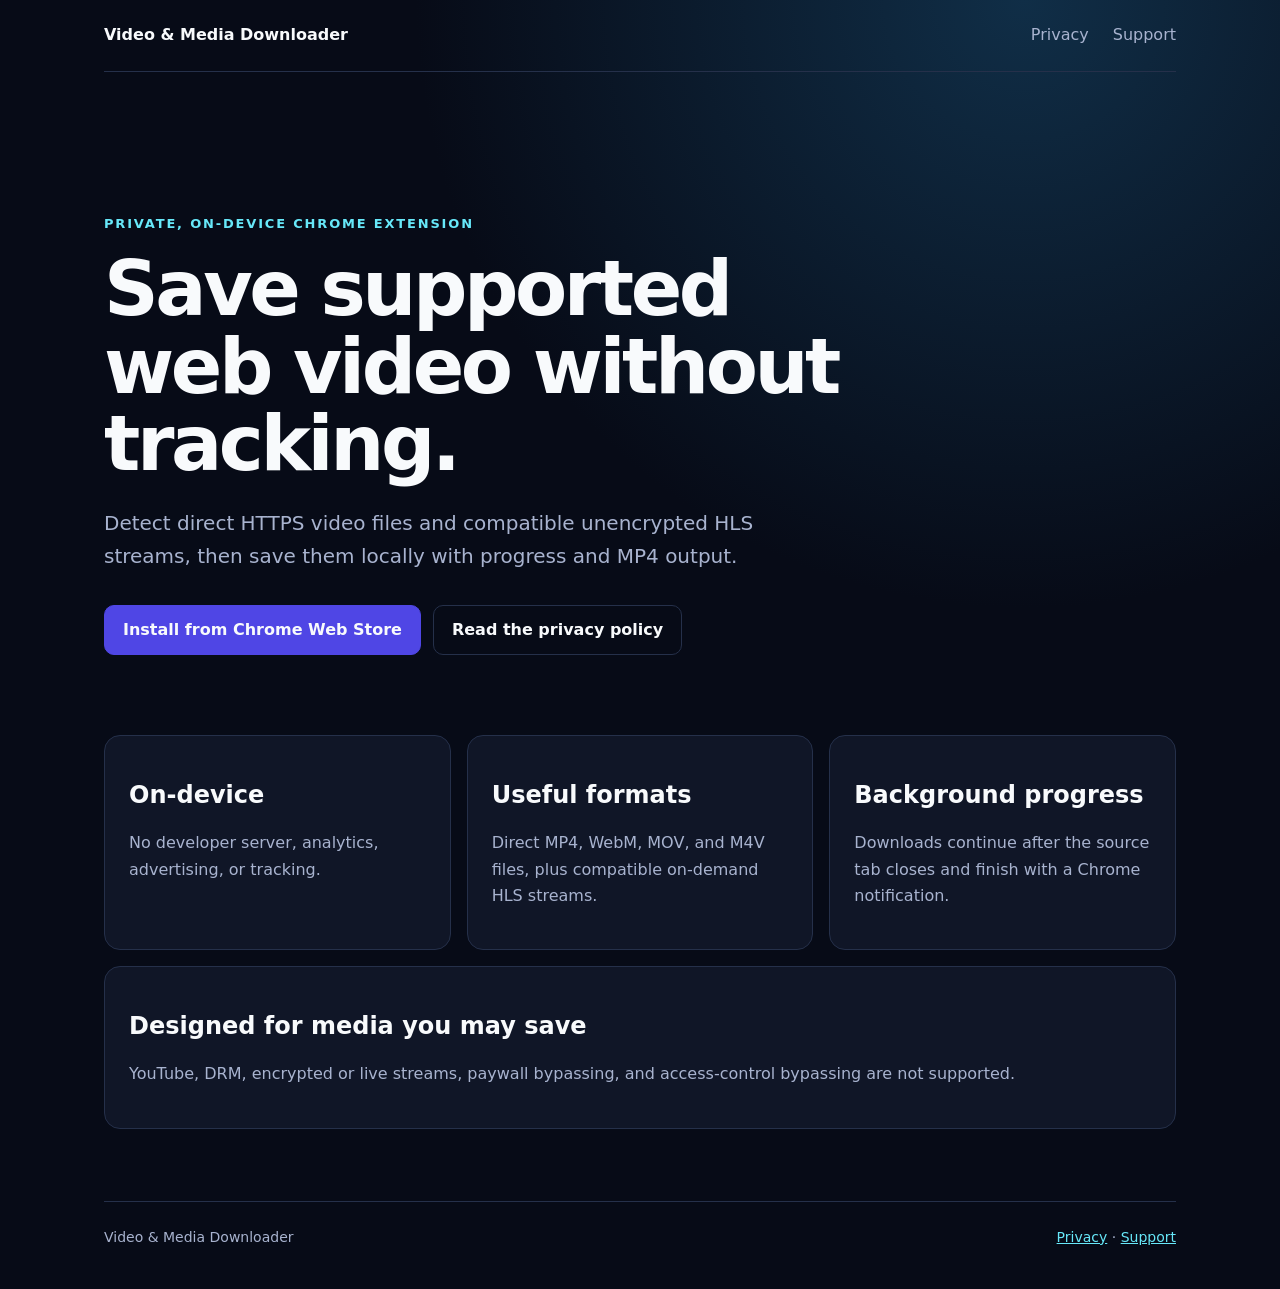
==== docs/index.html @ bb107ffa "Rename. Integrate with github pages" ====
<!doctype html>
<html lang="en">
  <head>
    <meta charset="utf-8">
    <meta name="viewport" content="width=device-width, initial-scale=1">
    <title>Video &amp; Media Downloader — Private Chrome Video Downloader</title>
    <meta name="description" content="Download supported direct video files and unencrypted HLS streams with a private, on-device Chrome extension.">
    <link rel="canonical" href="https://jxmtoma.github.io/downloadSwift/">
    <link rel="stylesheet" href="styles.css">
  </head>
  <body>
    <header class="site-header">
      <a class="brand" href="./">Video &amp; Media Downloader</a>
      <nav aria-label="Main navigation">
        <a href="privacy/">Privacy</a>
        <a href="support/">Support</a>
      </nav>
    </header>

    <main>
      <section class="hero">
        <p class="eyebrow">Private, on-device Chrome extension</p>
        <h1>Save supported web video without tracking.</h1>
        <p class="lede">Detect direct HTTPS video files and compatible unencrypted HLS streams, then save them locally with progress and MP4 output.</p>
        <div class="actions">
          <a class="button primary" href="https://chromewebstore.google.com/detail/downloadswift/dkbifgckbphgghkpgapmcekpogeppenm">Install from Chrome Web Store</a>
          <a class="button" href="privacy/">Read the privacy policy</a>
        </div>
      </section>

      <section class="grid" aria-label="Features">
        <article>
          <h2>On-device</h2>
          <p>No developer server, analytics, advertising, or tracking.</p>
        </article>
        <article>
          <h2>Useful formats</h2>
          <p>Direct MP4, WebM, MOV, and M4V files, plus compatible on-demand HLS streams.</p>
        </article>
        <article>
          <h2>Background progress</h2>
          <p>Downloads continue after the source tab closes and finish with a Chrome notification.</p>
        </article>
      </section>

      <section class="notice">
        <h2>Designed for media you may save</h2>
        <p>YouTube, DRM, encrypted or live streams, paywall bypassing, and access-control bypassing are not supported.</p>
      </section>
    </main>

    <footer>
      <span>Video &amp; Media Downloader</span>
      <span><a href="privacy/">Privacy</a> · <a href="support/">Support</a></span>
    </footer>
  </body>
</html>
---- docs/styles.css ----
:root {
  color-scheme: dark;
  --accent: #67e8f9;
  --border: #25304a;
  --muted: #a8b3cf;
  --panel: #11182a;
  --text: #f8fafc;
}

* { box-sizing: border-box; }

body {
  background: radial-gradient(circle at 80% 0, #102e47 0, #070b17 38rem);
  color: var(--text);
  font: 16px/1.65 system-ui, -apple-system, BlinkMacSystemFont, "Segoe UI", sans-serif;
  margin: 0 auto;
  max-width: 1120px;
  min-height: 100vh;
  padding: 0 24px;
}

a { color: var(--accent); }

.site-header,
footer {
  align-items: center;
  display: flex;
  justify-content: space-between;
}

.site-header {
  border-bottom: 1px solid var(--border);
  min-height: 72px;
}

.brand {
  color: var(--text);
  font-weight: 750;
  text-decoration: none;
}

nav { display: flex; gap: 24px; }
nav a { color: var(--muted); text-decoration: none; }
nav a:hover,
nav a[aria-current="page"] { color: var(--text); }

main { padding: 72px 0; }

.hero { max-width: 800px; padding: 56px 0 80px; }
.eyebrow { color: var(--accent); font-size: 13px; font-weight: 750; letter-spacing: .14em; text-transform: uppercase; }
h1 { font-size: clamp(42px, 7vw, 76px); letter-spacing: -.045em; line-height: 1.02; margin: 16px 0 24px; }
h2 { line-height: 1.25; }
.lede { color: var(--muted); font-size: 20px; max-width: 720px; }

.actions { display: flex; flex-wrap: wrap; gap: 12px; margin-top: 32px; }
.button { border: 1px solid var(--border); border-radius: 10px; color: var(--text); font-weight: 700; padding: 11px 18px; text-decoration: none; }
.button.primary { background: #4f46e5; border-color: #4f46e5; }

.grid { display: grid; gap: 16px; grid-template-columns: repeat(3, 1fr); }
.grid article,
.notice {
  background: color-mix(in srgb, var(--panel) 90%, transparent);
  border: 1px solid var(--border);
  border-radius: 16px;
  padding: 24px;
}
.grid p,
.notice p { color: var(--muted); }
.notice { margin-top: 16px; }

.document { max-width: 780px; }
.document h1 { font-size: clamp(42px, 6vw, 64px); }
.document h2 { margin-top: 40px; }
.document p,
.document li { color: #d6dbea; }
.document code { background: var(--panel); border-radius: 4px; padding: 2px 5px; }

footer {
  border-top: 1px solid var(--border);
  color: var(--muted);
  font-size: 14px;
  padding: 24px 0 40px;
}

@media (max-width: 720px) {
  .site-header { align-items: flex-start; flex-direction: column; gap: 10px; justify-content: center; }
  main { padding-top: 40px; }
  .hero { padding-top: 32px; }
  .grid { grid-template-columns: 1fr; }
  footer { align-items: flex-start; flex-direction: column; gap: 8px; }
}
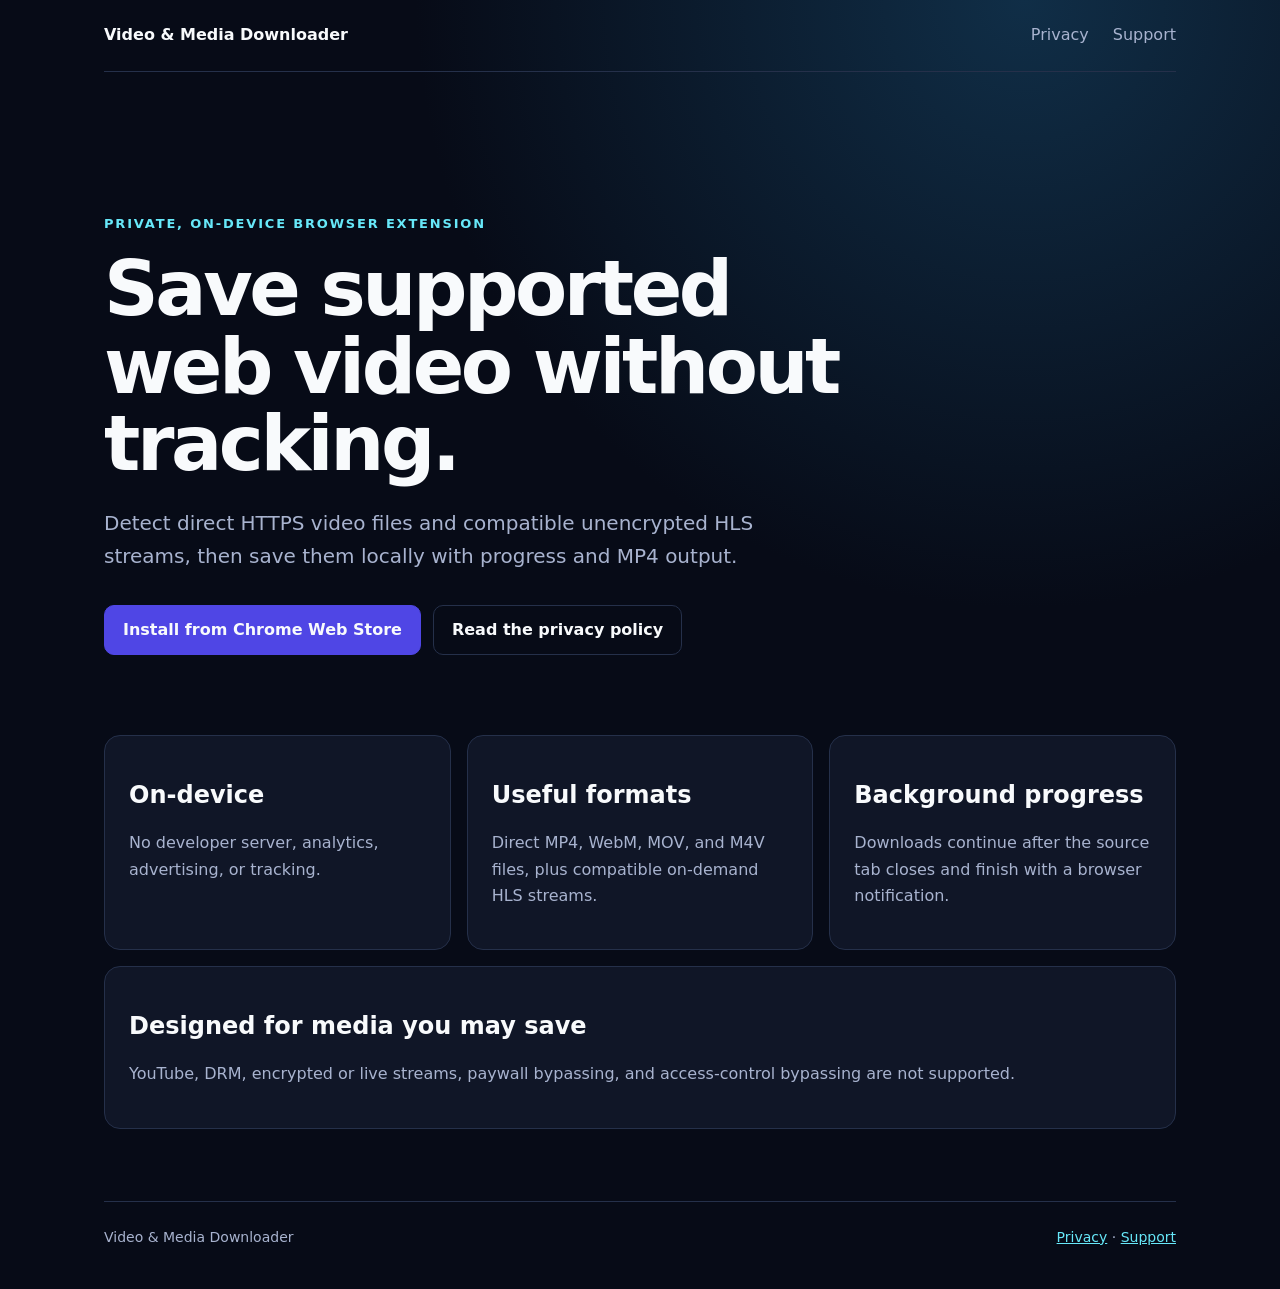
==== commit 4e761c25: "Publish 0.3.2. Support MS edge" ====
--- a/docs/index.html
+++ b/docs/index.html
@@ -3,8 +3,8 @@
   <head>
     <meta charset="utf-8">
     <meta name="viewport" content="width=device-width, initial-scale=1">
-    <title>Video &amp; Media Downloader — Private Chrome Video Downloader</title>
-    <meta name="description" content="Download supported direct video files and unencrypted HLS streams with a private, on-device Chrome extension.">
+    <title>Video &amp; Media Downloader — Private Browser Video Downloader</title>
+    <meta name="description" content="Download supported direct video files and unencrypted HLS streams with a private, on-device extension for Chrome and Microsoft Edge.">
     <link rel="canonical" href="https://jxmtoma.github.io/downloadSwift/">
     <link rel="stylesheet" href="styles.css">
   </head>
@@ -19,7 +19,7 @@
 
     <main>
       <section class="hero">
-        <p class="eyebrow">Private, on-device Chrome extension</p>
+        <p class="eyebrow">Private, on-device browser extension</p>
         <h1>Save supported web video without tracking.</h1>
         <p class="lede">Detect direct HTTPS video files and compatible unencrypted HLS streams, then save them locally with progress and MP4 output.</p>
         <div class="actions">
@@ -39,7 +39,7 @@
         </article>
         <article>
           <h2>Background progress</h2>
-          <p>Downloads continue after the source tab closes and finish with a Chrome notification.</p>
+          <p>Downloads continue after the source tab closes and finish with a browser notification.</p>
         </article>
       </section>
 
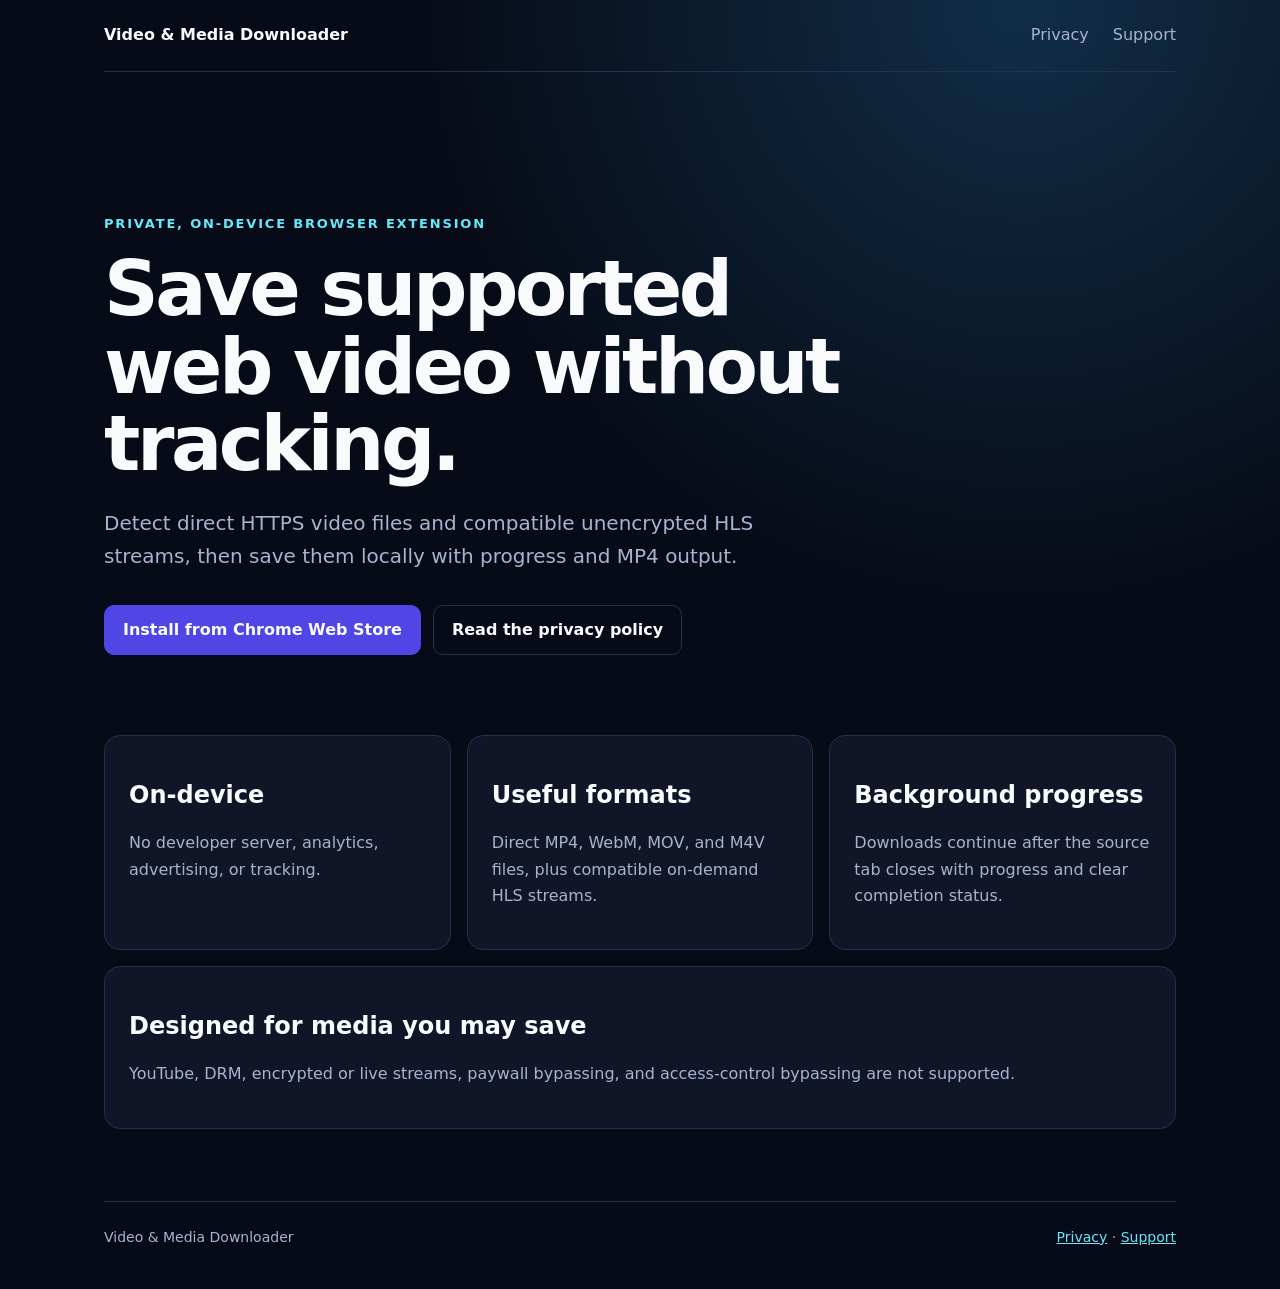
==== commit cbadc5be: "Add Firefox, Safari, DASH, bilibili, and progressive MP4 output Release 0.4.0 broadens the extension" ====
--- a/docs/index.html
+++ b/docs/index.html
@@ -4,7 +4,7 @@
     <meta charset="utf-8">
     <meta name="viewport" content="width=device-width, initial-scale=1">
     <title>Video &amp; Media Downloader — Private Browser Video Downloader</title>
-    <meta name="description" content="Download supported direct video files and unencrypted HLS streams with a private, on-device extension for Chrome and Microsoft Edge.">
+    <meta name="description" content="Download supported direct video files and unencrypted HLS streams with a private, on-device extension for Chrome, Microsoft Edge, Firefox, and Safari.">
     <link rel="canonical" href="https://jxmtoma.github.io/downloadSwift/">
     <link rel="stylesheet" href="styles.css">
   </head>
@@ -39,7 +39,7 @@
         </article>
         <article>
           <h2>Background progress</h2>
-          <p>Downloads continue after the source tab closes and finish with a browser notification.</p>
+          <p>Downloads continue after the source tab closes with progress and clear completion status.</p>
         </article>
       </section>
 
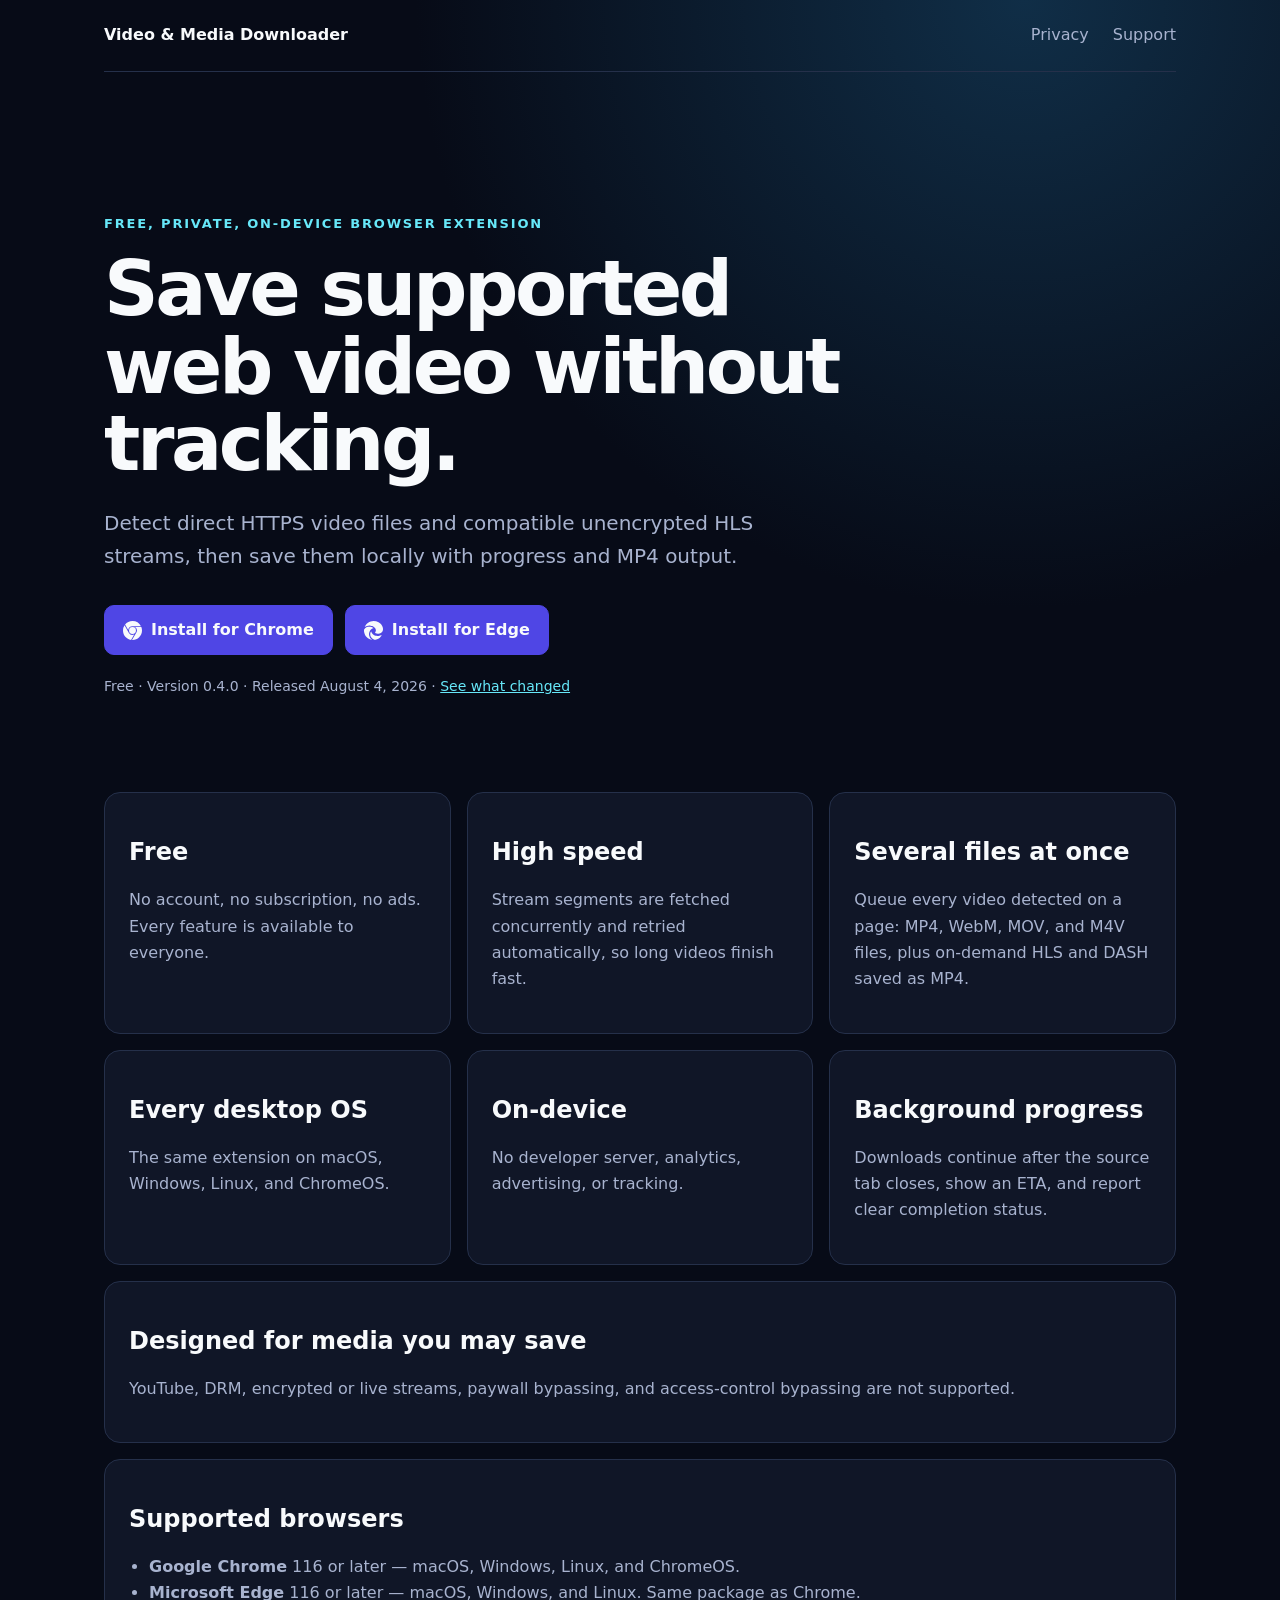
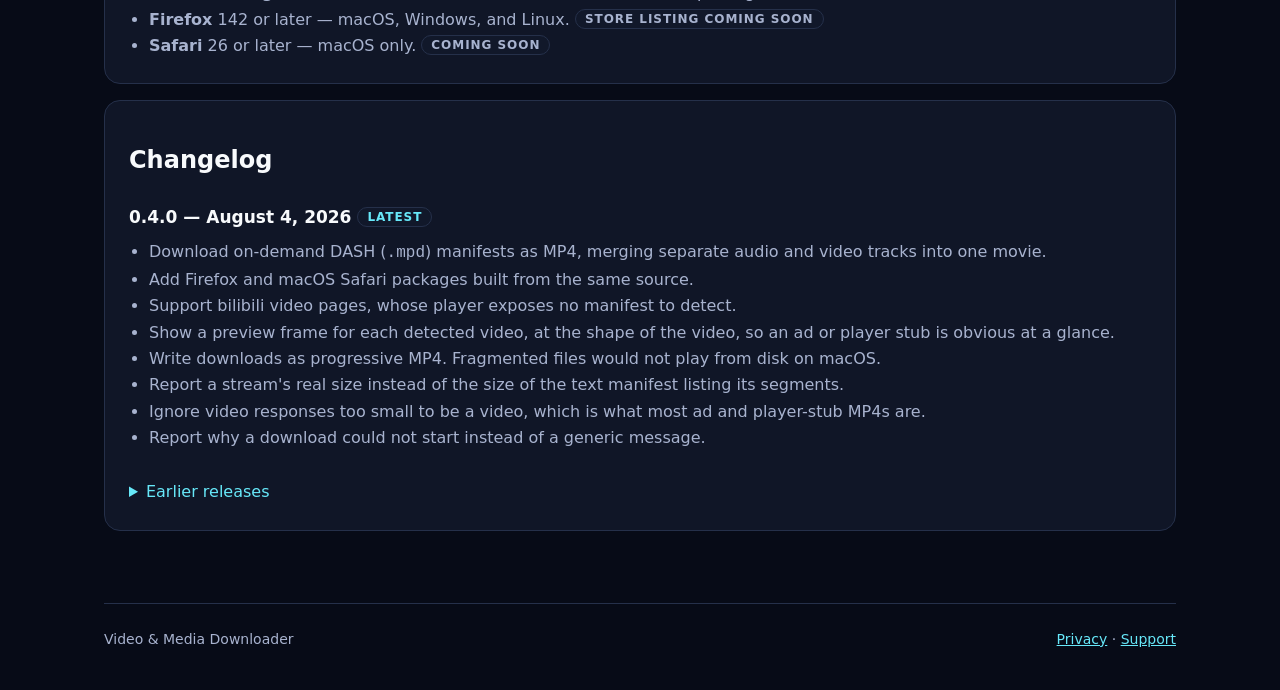
==== commit 8fbb1cb7: "Add changelog, version, and browser support to the product page The site showed no version, no relea" ====
--- a/docs/index.html
+++ b/docs/index.html
@@ -19,33 +19,135 @@
 
     <main>
       <section class="hero">
-        <p class="eyebrow">Private, on-device browser extension</p>
+        <p class="eyebrow">Free, private, on-device browser extension</p>
         <h1>Save supported web video without tracking.</h1>
         <p class="lede">Detect direct HTTPS video files and compatible unencrypted HLS streams, then save them locally with progress and MP4 output.</p>
         <div class="actions">
-          <a class="button primary" href="https://chromewebstore.google.com/detail/downloadswift/dkbifgckbphgghkpgapmcekpogeppenm">Install from Chrome Web Store</a>
-          <a class="button" href="privacy/">Read the privacy policy</a>
+          <a class="button primary" href="https://chromewebstore.google.com/detail/downloadswift/dkbifgckbphgghkpgapmcekpogeppenm">
+            <svg viewBox="0 0 24 24" aria-hidden="true"><path d="M12 0C8.21 0 4.831 1.757 2.632 4.501l3.953 6.848A5.454 5.454 0 0 1 12 6.545h10.691A12 12 0 0 0 12 0zM1.931 5.47A11.943 11.943 0 0 0 0 12c0 6.012 4.42 10.991 10.189 11.864l3.953-6.847a5.45 5.45 0 0 1-6.865-2.29zm13.342 2.166a5.446 5.446 0 0 1 1.45 7.09l.002.001h-.002l-5.344 9.257c.206.01.413.016.621.016 6.627 0 12-5.373 12-12 0-1.54-.29-3.011-.818-4.364zM12 16.364a4.364 4.364 0 1 1 0-8.728 4.364 4.364 0 0 1 0 8.728Z"/></svg>
+            Install for Chrome
+          </a>
+          <a class="button primary" href="https://microsoftedge.microsoft.com/addons/detail/video-media-downloader/fjmaajabgmpjknoheeoiaclmihikkfal">
+            <svg viewBox="0 0 24 24" aria-hidden="true"><path d="M21.86 17.86q.14 0 .25.12.1.13.1.25t-.11.33l-.32.46-.43.53-.44.5q-.21.25-.38.42l-.22.23q-.58.53-1.34 1.04-.76.51-1.6.91-.86.4-1.74.64t-1.67.24q-.9 0-1.69-.28-.8-.28-1.48-.78-.68-.5-1.22-1.17-.53-.66-.92-1.44-.38-.77-.58-1.6-.2-.83-.2-1.67 0-1 .32-1.96.33-.97.87-1.8.14.95.55 1.77.41.82 1.02 1.5.6.68 1.38 1.21.78.54 1.64.9.86.36 1.77.56.92.2 1.8.2 1.12 0 2.18-.24 1.06-.23 2.06-.72l.2-.1.2-.05zm-15.5-1.27q0 1.1.27 2.15.27 1.06.78 2.03.51.96 1.24 1.77.74.82 1.66 1.4-1.47-.2-2.8-.74-1.33-.55-2.48-1.37-1.15-.83-2.08-1.9-.92-1.07-1.58-2.33T.36 14.94Q0 13.54 0 12.06q0-.81.32-1.49.31-.68.83-1.23.53-.55 1.2-.96.66-.4 1.35-.66.74-.27 1.5-.39.78-.12 1.55-.12.7 0 1.42.1.72.12 1.4.35.68.23 1.32.57.63.35 1.16.83-.35 0-.7.07-.33.07-.65.23v-.02q-.63.28-1.2.74-.57.46-1.05 1.04-.48.58-.87 1.26-.38.67-.65 1.39-.27.71-.42 1.44-.15.72-.15 1.38zM11.96.06q1.7 0 3.33.39 1.63.38 3.07 1.15 1.43.77 2.62 1.93 1.18 1.16 1.98 2.7.49.94.76 1.96.28 1 .28 2.08 0 .89-.23 1.7-.24.8-.69 1.48-.45.68-1.1 1.22-.64.53-1.45.88-.54.24-1.11.36-.58.13-1.16.13-.42 0-.97-.03-.54-.03-1.1-.12-.55-.1-1.05-.28-.5-.19-.84-.5-.12-.09-.23-.24-.1-.16-.1-.33 0-.15.16-.35.16-.2.35-.5.2-.28.36-.68.16-.4.16-.95 0-1.06-.4-1.96-.4-.91-1.06-1.64-.66-.74-1.52-1.28-.86-.55-1.79-.89-.84-.3-1.72-.44-.87-.14-1.76-.14-1.55 0-3.06.45T.94 7.55q.71-1.74 1.81-3.13 1.1-1.38 2.52-2.35Q6.68 1.1 8.37.58q1.7-.52 3.58-.52Z"/></svg>
+            Install for Edge
+          </a>
         </div>
+        <p class="meta">Free · Version 0.4.0 · Released August 4, 2026 · <a href="#changelog">See what changed</a></p>
       </section>
 
       <section class="grid" aria-label="Features">
+        <article>
+          <h2>Free</h2>
+          <p>No account, no subscription, no ads. Every feature is available to everyone.</p>
+        </article>
+        <article>
+          <h2>High speed</h2>
+          <p>Stream segments are fetched concurrently and retried automatically, so long videos finish fast.</p>
+        </article>
+        <article>
+          <h2>Several files at once</h2>
+          <p>Queue every video detected on a page: MP4, WebM, MOV, and M4V files, plus on-demand HLS and DASH saved as MP4.</p>
+        </article>
+        <article>
+          <h2>Every desktop OS</h2>
+          <p>The same extension on macOS, Windows, Linux, and ChromeOS.</p>
+        </article>
         <article>
           <h2>On-device</h2>
           <p>No developer server, analytics, advertising, or tracking.</p>
         </article>
         <article>
-          <h2>Useful formats</h2>
-          <p>Direct MP4, WebM, MOV, and M4V files, plus compatible on-demand HLS streams.</p>
-        </article>
-        <article>
           <h2>Background progress</h2>
-          <p>Downloads continue after the source tab closes with progress and clear completion status.</p>
+          <p>Downloads continue after the source tab closes, show an ETA, and report clear completion status.</p>
         </article>
       </section>
 
       <section class="notice">
         <h2>Designed for media you may save</h2>
         <p>YouTube, DRM, encrypted or live streams, paywall bypassing, and access-control bypassing are not supported.</p>
+      </section>
+
+      <section class="notice" id="browsers">
+        <h2>Supported browsers</h2>
+        <ul>
+          <li><strong>Google Chrome</strong> 116 or later — macOS, Windows, Linux, and ChromeOS.</li>
+          <li><strong>Microsoft Edge</strong> 116 or later — macOS, Windows, and Linux. Same package as Chrome.</li>
+          <li><strong>Firefox</strong> 142 or later — macOS, Windows, and Linux. <span class="tag soon">store listing coming soon</span></li>
+          <li><strong>Safari</strong> 26 or later — macOS only. <span class="tag soon">coming soon</span></li>
+        </ul>
+      </section>
+
+      <section class="notice" id="changelog">
+        <h2>Changelog</h2>
+
+        <h3>0.4.0 — August 4, 2026 <span class="tag">latest</span></h3>
+        <ul>
+          <li>Download on-demand DASH (<code>.mpd</code>) manifests as MP4, merging separate audio and video tracks into one movie.</li>
+          <li>Add Firefox and macOS Safari packages built from the same source.</li>
+          <li>Support bilibili video pages, whose player exposes no manifest to detect.</li>
+          <li>Show a preview frame for each detected video, at the shape of the video, so an ad or player stub is obvious at a glance.</li>
+          <li>Write downloads as progressive MP4. Fragmented files would not play from disk on macOS.</li>
+          <li>Report a stream's real size instead of the size of the text manifest listing its segments.</li>
+          <li>Ignore video responses too small to be a video, which is what most ad and player-stub MP4s are.</li>
+          <li>Report why a download could not start instead of a generic message.</li>
+        </ul>
+
+        <details>
+          <summary>Earlier releases</summary>
+
+          <h3>0.3.2 — August 4, 2026</h3>
+          <ul>
+            <li>Show an estimated completion time alongside active download progress.</li>
+            <li>Add <strong>Open file</strong> and <strong>Show in folder</strong> actions to completion notifications.</li>
+            <li>Support the same Manifest V3 package in Microsoft Edge.</li>
+          </ul>
+
+          <h3>0.3.1 — August 2, 2026</h3>
+          <ul>
+            <li>Keep one entry per stream rather than one per tab, so a page that embeds several players no longer shows just one of its videos.</li>
+            <li>Detect video files a player fetches in the background, including URLs that carry no file extension.</li>
+            <li>Stop listing a stream's own segments as separate videos.</li>
+            <li>Send the page's referrer when downloading a stream, as direct downloads already did.</li>
+          </ul>
+
+          <h3>0.3.0 — August 1, 2026</h3>
+          <ul>
+            <li>Detect media as soon as detection is enabled, instead of only after the background worker restarted.</li>
+            <li>Reload the current tab when detection is enabled, since media a page has already requested cannot be observed afterwards.</li>
+            <li>Stop observing media requests immediately when detection is turned off.</li>
+            <li>Retry a stream segment that fails instead of abandoning the download.</li>
+            <li>Fetch stream segments concurrently, which noticeably shortens long streams.</li>
+            <li>Report stream progress on percentage changes, keeping the popup responsive on streams with many segments.</li>
+            <li>Start direct downloads whose URLs carry long signing tokens.</li>
+            <li>Apply the temporary header rule only to the extension's own requests.</li>
+          </ul>
+
+          <h3>0.2.1 — July 31, 2026</h3>
+          <ul>
+            <li>Rename the extension to Video &amp; Media Downloader.</li>
+          </ul>
+
+          <h3>0.2.0 — July 29, 2026</h3>
+          <ul>
+            <li>Introduce a consistent icon, popup palette, and store identity.</li>
+            <li>Restrict detection and downloads to HTTPS media.</li>
+            <li>Follow the browser's UI language in English, Spanish, French, German, Brazilian Portuguese, Japanese, Korean, Simplified Chinese, and Traditional Chinese.</li>
+            <li>Expand the permission disclosure to cover all locally handled data.</li>
+          </ul>
+
+          <h3>0.1.1 — July 28, 2026</h3>
+          <ul>
+            <li>Finalize HLS MP4 duration metadata so downloaded videos report their real duration and expose a seekable timeline.</li>
+          </ul>
+
+          <h3>0.1.0 — July 28, 2026</h3>
+          <ul>
+            <li>Detect direct video files and HLS/DASH playlists.</li>
+            <li>Save direct files and supported on-demand HLS streams with local progress, cancellation, MP4 transmuxing, and page-title filenames.</li>
+            <li>Continue downloads after the source tab closes and notify on completion.</li>
+            <li>Separate detected, downloading, and downloaded popup views.</li>
+          </ul>
+        </details>
       </section>
     </main>
 
--- a/docs/styles.css
+++ b/docs/styles.css
@@ -53,8 +53,9 @@
 .lede { color: var(--muted); font-size: 20px; max-width: 720px; }
 
 .actions { display: flex; flex-wrap: wrap; gap: 12px; margin-top: 32px; }
-.button { border: 1px solid var(--border); border-radius: 10px; color: var(--text); font-weight: 700; padding: 11px 18px; text-decoration: none; }
+.button { align-items: center; border: 1px solid var(--border); border-radius: 10px; color: var(--text); display: inline-flex; font-weight: 700; gap: 9px; padding: 11px 18px; text-decoration: none; }
 .button.primary { background: #4f46e5; border-color: #4f46e5; }
+.button svg { fill: currentColor; height: 19px; width: 19px; }
 
 .grid { display: grid; gap: 16px; grid-template-columns: repeat(3, 1fr); }
 .grid article,
@@ -65,8 +66,15 @@
   padding: 24px;
 }
 .grid p,
-.notice p { color: var(--muted); }
+.notice p,
+.notice li { color: var(--muted); }
 .notice { margin-top: 16px; }
+.notice h3 { font-size: 17px; margin: 28px 0 8px; }
+.notice ul { margin: 0; padding-left: 20px; }
+.notice summary { color: var(--accent); cursor: pointer; margin-top: 28px; }
+.tag { background: var(--panel); border: 1px solid var(--border); border-radius: 999px; color: var(--accent); font-size: 12px; font-weight: 700; letter-spacing: .08em; padding: 2px 9px; text-transform: uppercase; vertical-align: 2px; }
+.tag.soon { color: var(--muted); }
+.meta { color: var(--muted); font-size: 14px; margin-top: 20px; }
 
 .document { max-width: 780px; }
 .document h1 { font-size: clamp(42px, 6vw, 64px); }
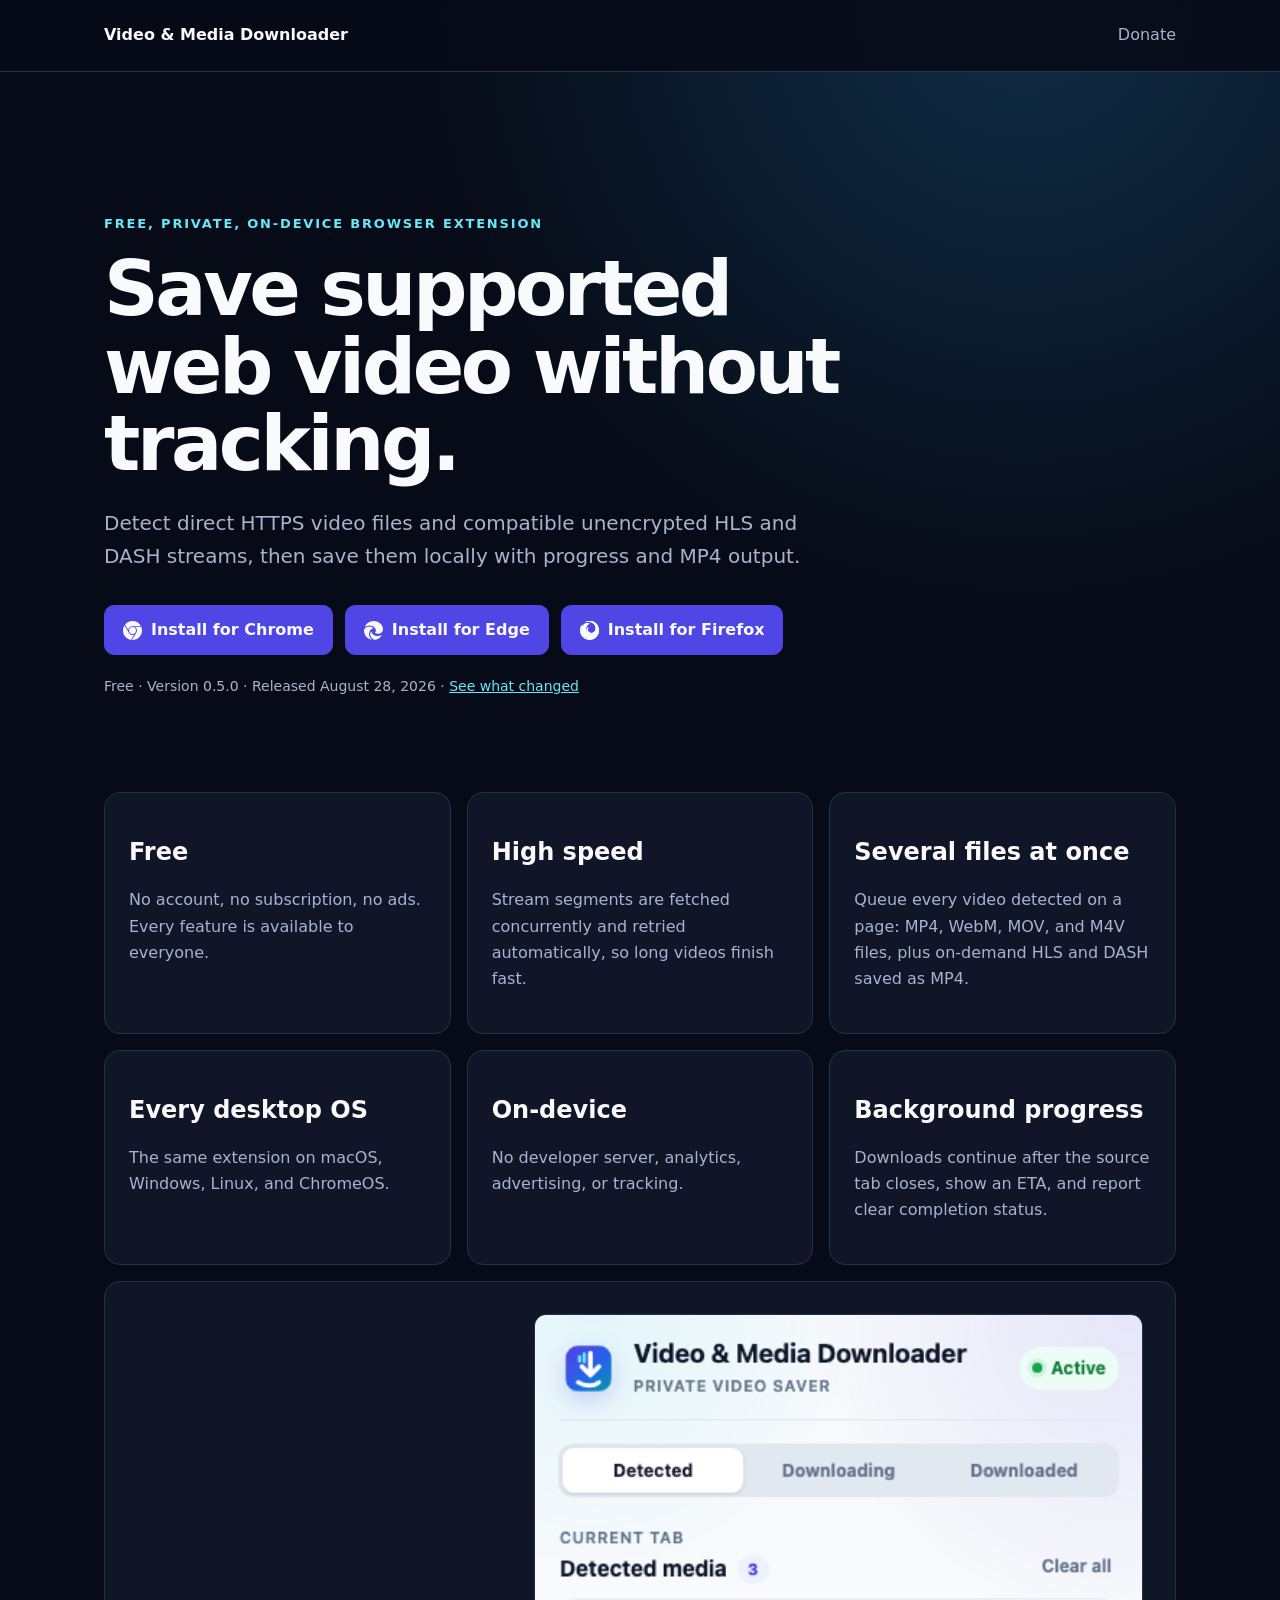
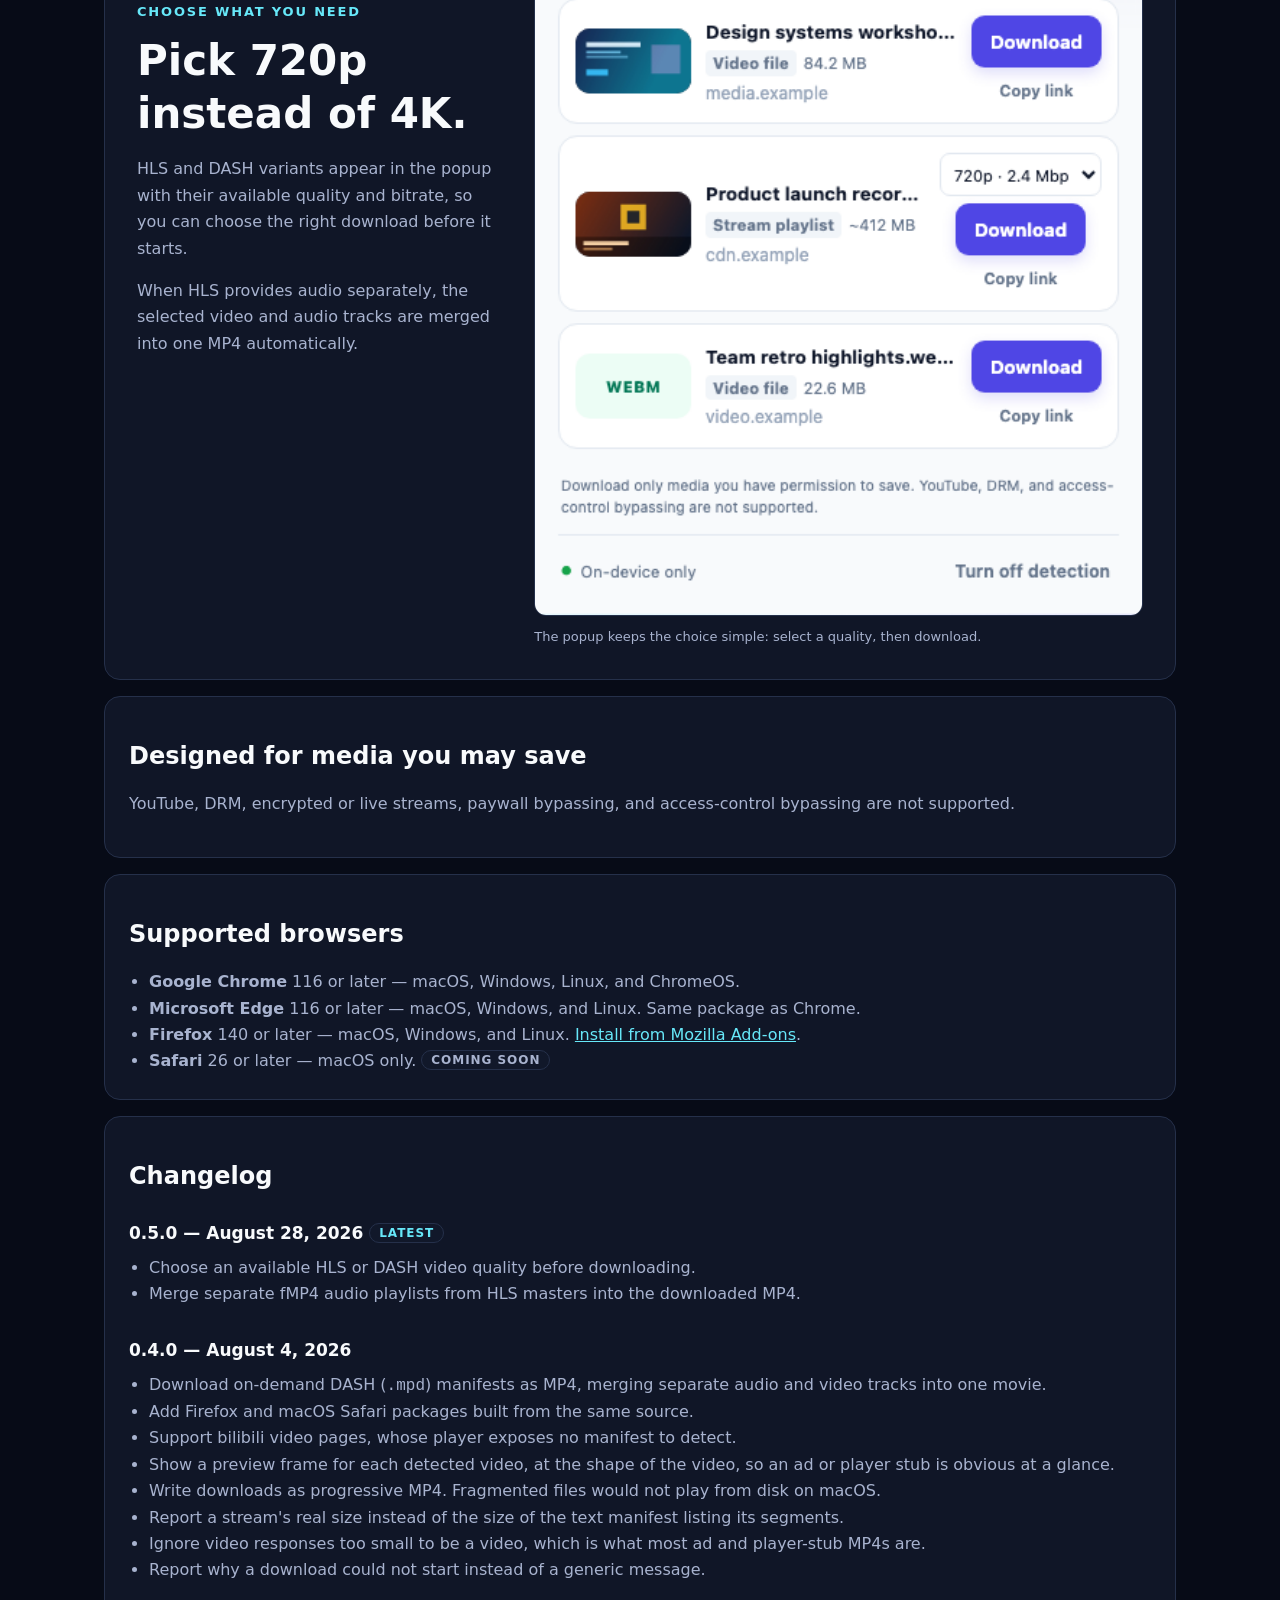
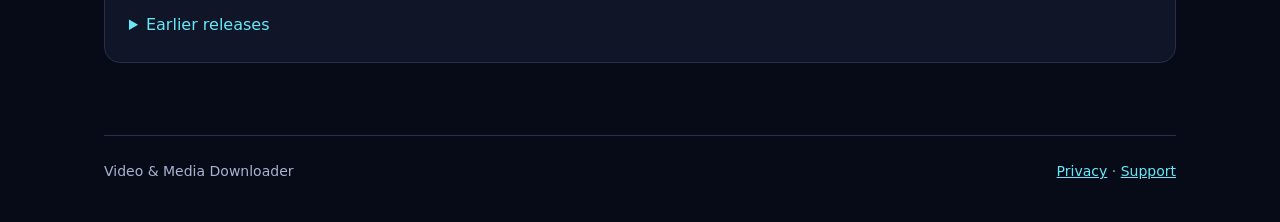
==== commit 1ced5b62: "Prepare 0.5.0 browser release" ====
--- a/docs/index.html
+++ b/docs/index.html
@@ -4,16 +4,16 @@
     <meta charset="utf-8">
     <meta name="viewport" content="width=device-width, initial-scale=1">
     <title>Video &amp; Media Downloader — Private Browser Video Downloader</title>
-    <meta name="description" content="Download supported direct video files and unencrypted HLS streams with a private, on-device extension for Chrome, Microsoft Edge, Firefox, and Safari.">
+    <meta name="description" content="Download supported direct video files and unencrypted HLS and DASH streams with a private, on-device extension for Chrome, Microsoft Edge, Firefox, and Safari.">
     <link rel="canonical" href="https://jxmtoma.github.io/downloadSwift/">
     <link rel="stylesheet" href="styles.css">
+    <script src="site.js" defer></script>
   </head>
   <body>
     <header class="site-header">
       <a class="brand" href="./">Video &amp; Media Downloader</a>
       <nav aria-label="Main navigation">
-        <a href="privacy/">Privacy</a>
-        <a href="support/">Support</a>
+        <a href="https://github.com/sponsors/jxmtoma">Donate</a>
       </nav>
     </header>
 
@@ -21,8 +21,8 @@
       <section class="hero">
         <p class="eyebrow">Free, private, on-device browser extension</p>
         <h1>Save supported web video without tracking.</h1>
-        <p class="lede">Detect direct HTTPS video files and compatible unencrypted HLS streams, then save them locally with progress and MP4 output.</p>
-        <div class="actions">
+        <p class="lede">Detect direct HTTPS video files and compatible unencrypted HLS and DASH streams, then save them locally with progress and MP4 output.</p>
+        <div id="install" class="actions">
           <a class="button primary" href="https://chromewebstore.google.com/detail/downloadswift/dkbifgckbphgghkpgapmcekpogeppenm">
             <svg viewBox="0 0 24 24" aria-hidden="true"><path d="M12 0C8.21 0 4.831 1.757 2.632 4.501l3.953 6.848A5.454 5.454 0 0 1 12 6.545h10.691A12 12 0 0 0 12 0zM1.931 5.47A11.943 11.943 0 0 0 0 12c0 6.012 4.42 10.991 10.189 11.864l3.953-6.847a5.45 5.45 0 0 1-6.865-2.29zm13.342 2.166a5.446 5.446 0 0 1 1.45 7.09l.002.001h-.002l-5.344 9.257c.206.01.413.016.621.016 6.627 0 12-5.373 12-12 0-1.54-.29-3.011-.818-4.364zM12 16.364a4.364 4.364 0 1 1 0-8.728 4.364 4.364 0 0 1 0 8.728Z"/></svg>
             Install for Chrome
@@ -31,8 +31,12 @@
             <svg viewBox="0 0 24 24" aria-hidden="true"><path d="M21.86 17.86q.14 0 .25.12.1.13.1.25t-.11.33l-.32.46-.43.53-.44.5q-.21.25-.38.42l-.22.23q-.58.53-1.34 1.04-.76.51-1.6.91-.86.4-1.74.64t-1.67.24q-.9 0-1.69-.28-.8-.28-1.48-.78-.68-.5-1.22-1.17-.53-.66-.92-1.44-.38-.77-.58-1.6-.2-.83-.2-1.67 0-1 .32-1.96.33-.97.87-1.8.14.95.55 1.77.41.82 1.02 1.5.6.68 1.38 1.21.78.54 1.64.9.86.36 1.77.56.92.2 1.8.2 1.12 0 2.18-.24 1.06-.23 2.06-.72l.2-.1.2-.05zm-15.5-1.27q0 1.1.27 2.15.27 1.06.78 2.03.51.96 1.24 1.77.74.82 1.66 1.4-1.47-.2-2.8-.74-1.33-.55-2.48-1.37-1.15-.83-2.08-1.9-.92-1.07-1.58-2.33T.36 14.94Q0 13.54 0 12.06q0-.81.32-1.49.31-.68.83-1.23.53-.55 1.2-.96.66-.4 1.35-.66.74-.27 1.5-.39.78-.12 1.55-.12.7 0 1.42.1.72.12 1.4.35.68.23 1.32.57.63.35 1.16.83-.35 0-.7.07-.33.07-.65.23v-.02q-.63.28-1.2.74-.57.46-1.05 1.04-.48.58-.87 1.26-.38.67-.65 1.39-.27.71-.42 1.44-.15.72-.15 1.38zM11.96.06q1.7 0 3.33.39 1.63.38 3.07 1.15 1.43.77 2.62 1.93 1.18 1.16 1.98 2.7.49.94.76 1.96.28 1 .28 2.08 0 .89-.23 1.7-.24.8-.69 1.48-.45.68-1.1 1.22-.64.53-1.45.88-.54.24-1.11.36-.58.13-1.16.13-.42 0-.97-.03-.54-.03-1.1-.12-.55-.1-1.05-.28-.5-.19-.84-.5-.12-.09-.23-.24-.1-.16-.1-.33 0-.15.16-.35.16-.2.35-.5.2-.28.36-.68.16-.4.16-.95 0-1.06-.4-1.96-.4-.91-1.06-1.64-.66-.74-1.52-1.28-.86-.55-1.79-.89-.84-.3-1.72-.44-.87-.14-1.76-.14-1.55 0-3.06.45T.94 7.55q.71-1.74 1.81-3.13 1.1-1.38 2.52-2.35Q6.68 1.1 8.37.58q1.7-.52 3.58-.52Z"/></svg>
             Install for Edge
           </a>
+          <a class="button primary" href="https://addons.mozilla.org/addon/video-media-downloader/">
+            <img class="firefox-icon" src="firefox-icon.svg" alt="">
+            Install for Firefox
+          </a>
         </div>
-        <p class="meta">Free · Version 0.4.0 · Released August 4, 2026 · <a href="#changelog">See what changed</a></p>
+        <p class="meta">Free · Version 0.5.0 · Released August 28, 2026 · <a href="#changelog">See what changed</a></p>
       </section>
 
       <section class="grid" aria-label="Features">
@@ -62,6 +66,19 @@
         </article>
       </section>
 
+      <section class="showcase" aria-labelledby="quality-title">
+        <div>
+          <p class="eyebrow">Choose what you need</p>
+          <h2 id="quality-title">Pick 720p instead of 4K.</h2>
+          <p>HLS and DASH variants appear in the popup with their available quality and bitrate, so you can choose the right download before it starts.</p>
+          <p>When HLS provides audio separately, the selected video and audio tracks are merged into one MP4 automatically.</p>
+        </div>
+        <figure>
+          <img src="screenshot-quality.png" alt="Video &amp; Media Downloader popup showing a 720p quality picker for an HLS stream">
+          <figcaption>The popup keeps the choice simple: select a quality, then download.</figcaption>
+        </figure>
+      </section>
+
       <section class="notice">
         <h2>Designed for media you may save</h2>
         <p>YouTube, DRM, encrypted or live streams, paywall bypassing, and access-control bypassing are not supported.</p>
@@ -72,7 +89,7 @@
         <ul>
           <li><strong>Google Chrome</strong> 116 or later — macOS, Windows, Linux, and ChromeOS.</li>
           <li><strong>Microsoft Edge</strong> 116 or later — macOS, Windows, and Linux. Same package as Chrome.</li>
-          <li><strong>Firefox</strong> 142 or later — macOS, Windows, and Linux. <span class="tag soon">store listing coming soon</span></li>
+          <li><strong>Firefox</strong> 140 or later — macOS, Windows, and Linux. <a href="https://addons.mozilla.org/addon/video-media-downloader/">Install from Mozilla Add-ons</a>.</li>
           <li><strong>Safari</strong> 26 or later — macOS only. <span class="tag soon">coming soon</span></li>
         </ul>
       </section>
@@ -80,7 +97,13 @@
       <section class="notice" id="changelog">
         <h2>Changelog</h2>
 
-        <h3>0.4.0 — August 4, 2026 <span class="tag">latest</span></h3>
+        <h3>0.5.0 — August 28, 2026 <span class="tag">latest</span></h3>
+        <ul>
+          <li>Choose an available HLS or DASH video quality before downloading.</li>
+          <li>Merge separate fMP4 audio playlists from HLS masters into the downloaded MP4.</li>
+        </ul>
+
+        <h3>0.4.0 — August 4, 2026</h3>
         <ul>
           <li>Download on-demand DASH (<code>.mpd</code>) manifests as MP4, merging separate audio and video tracks into one movie.</li>
           <li>Add Firefox and macOS Safari packages built from the same source.</li>
@@ -151,6 +174,10 @@
       </section>
     </main>
 
+    <a id="install-shortcut" class="install-shortcut" href="#install" aria-label="Install Video &amp; Media Downloader" title="Install Video &amp; Media Downloader" hidden>
+      <svg viewBox="0 0 24 24" aria-hidden="true"><path d="M12 3v11m0 0 4-4m-4 4-4-4M5 17v3h14v-3" fill="none" stroke="currentColor" stroke-linecap="round" stroke-linejoin="round" stroke-width="2"/></svg>
+    </a>
+
     <footer>
       <span>Video &amp; Media Downloader</span>
       <span><a href="privacy/">Privacy</a> · <a href="support/">Support</a></span>
--- a/docs/styles.css
+++ b/docs/styles.css
@@ -8,6 +8,8 @@
 }
 
 * { box-sizing: border-box; }
+
+html { scroll-padding-top: 96px; }
 
 body {
   background: radial-gradient(circle at 80% 0, #102e47 0, #070b17 38rem);
@@ -29,8 +31,17 @@
 }
 
 .site-header {
+  backdrop-filter: blur(14px);
+  background: rgb(7 11 23 / 92%);
   border-bottom: 1px solid var(--border);
+  left: 0;
   min-height: 72px;
+  padding: 0 max(24px, calc((100vw - 1072px) / 2));
+  position: fixed;
+  right: 0;
+  top: 0;
+  width: 100%;
+  z-index: 10;
 }
 
 .brand {
@@ -44,7 +55,7 @@
 nav a:hover,
 nav a[aria-current="page"] { color: var(--text); }
 
-main { padding: 72px 0; }
+main { padding: 144px 0 72px; }
 
 .hero { max-width: 800px; padding: 56px 0 80px; }
 .eyebrow { color: var(--accent); font-size: 13px; font-weight: 750; letter-spacing: .14em; text-transform: uppercase; }
@@ -56,6 +67,31 @@
 .button { align-items: center; border: 1px solid var(--border); border-radius: 10px; color: var(--text); display: inline-flex; font-weight: 700; gap: 9px; padding: 11px 18px; text-decoration: none; }
 .button.primary { background: #4f46e5; border-color: #4f46e5; }
 .button svg { fill: currentColor; height: 19px; width: 19px; }
+.firefox-icon {
+  filter: brightness(0) invert(1);
+  height: 19px;
+  width: 19px;
+}
+
+.install-shortcut {
+  align-items: center;
+  background: var(--accent);
+  border: 1px solid var(--accent);
+  border-radius: 50%;
+  bottom: 24px;
+  box-shadow: 0 10px 28px rgb(0 0 0 / 35%);
+  color: #07101d;
+  display: flex;
+  height: 50px;
+  justify-content: center;
+  position: fixed;
+  right: max(24px, calc((100vw - 1072px) / 2));
+  width: 50px;
+  z-index: 9;
+}
+.install-shortcut[hidden] { display: none; }
+.install-shortcut:hover { background: #a5f3fc; color: #07101d; }
+.install-shortcut svg { height: 24px; width: 24px; }
 
 .grid { display: grid; gap: 16px; grid-template-columns: repeat(3, 1fr); }
 .grid article,
@@ -69,6 +105,22 @@
 .notice p,
 .notice li { color: var(--muted); }
 .notice { margin-top: 16px; }
+.showcase {
+  align-items: center;
+  background: color-mix(in srgb, var(--panel) 90%, transparent);
+  border: 1px solid var(--border);
+  border-radius: 16px;
+  display: grid;
+  gap: 32px;
+  grid-template-columns: minmax(220px, .75fr) minmax(0, 1.25fr);
+  margin-top: 16px;
+  padding: 32px;
+}
+.showcase h2 { font-size: clamp(28px, 4vw, 42px); margin: 12px 0 16px; }
+.showcase p:not(.eyebrow) { color: var(--muted); }
+.showcase figure { margin: 0; }
+.showcase img { border: 1px solid var(--border); border-radius: 12px; display: block; width: 100%; }
+.showcase figcaption { color: var(--muted); font-size: 13px; margin-top: 10px; }
 .notice h3 { font-size: 17px; margin: 28px 0 8px; }
 .notice ul { margin: 0; padding-left: 20px; }
 .notice summary { color: var(--accent); cursor: pointer; margin-top: 28px; }
@@ -92,8 +144,9 @@
 
 @media (max-width: 720px) {
   .site-header { align-items: flex-start; flex-direction: column; gap: 10px; justify-content: center; }
-  main { padding-top: 40px; }
+  main { padding-top: 112px; }
   .hero { padding-top: 32px; }
   .grid { grid-template-columns: 1fr; }
+  .showcase { grid-template-columns: 1fr; padding: 24px; }
   footer { align-items: flex-start; flex-direction: column; gap: 8px; }
 }
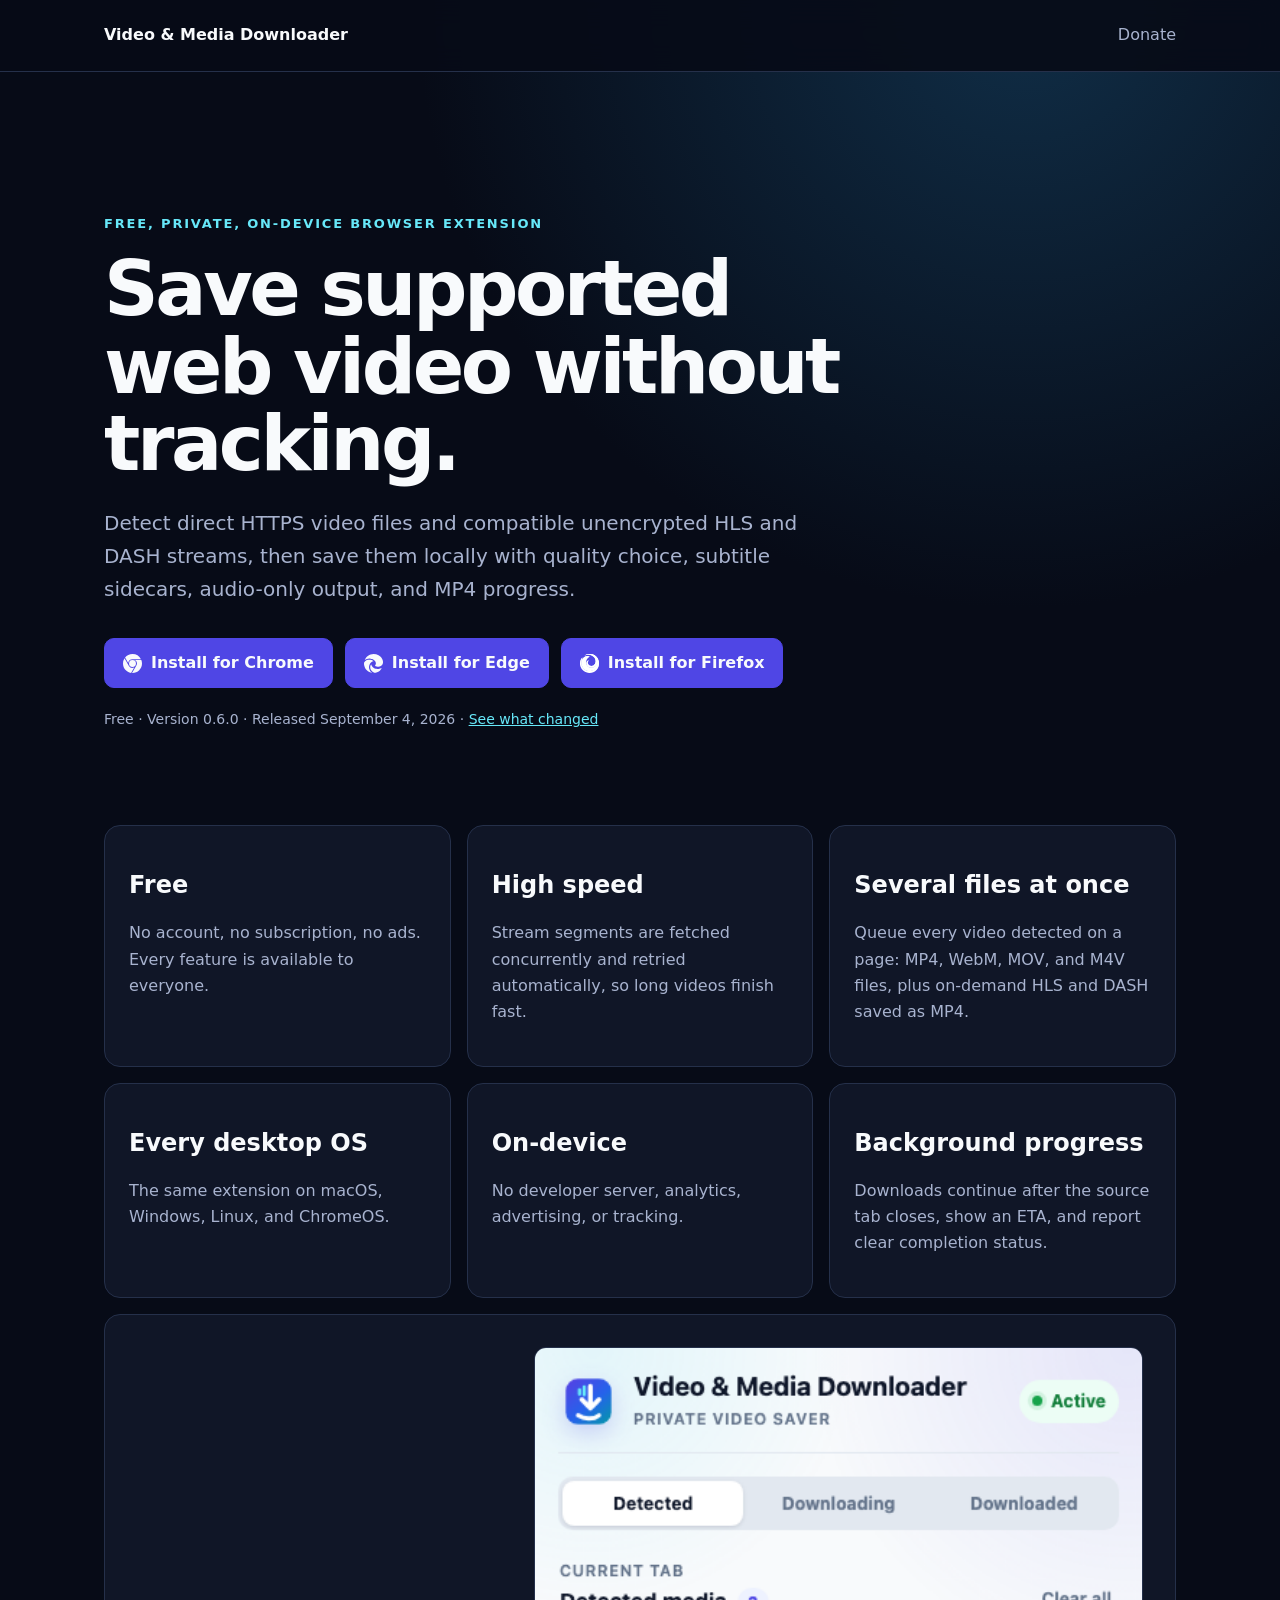
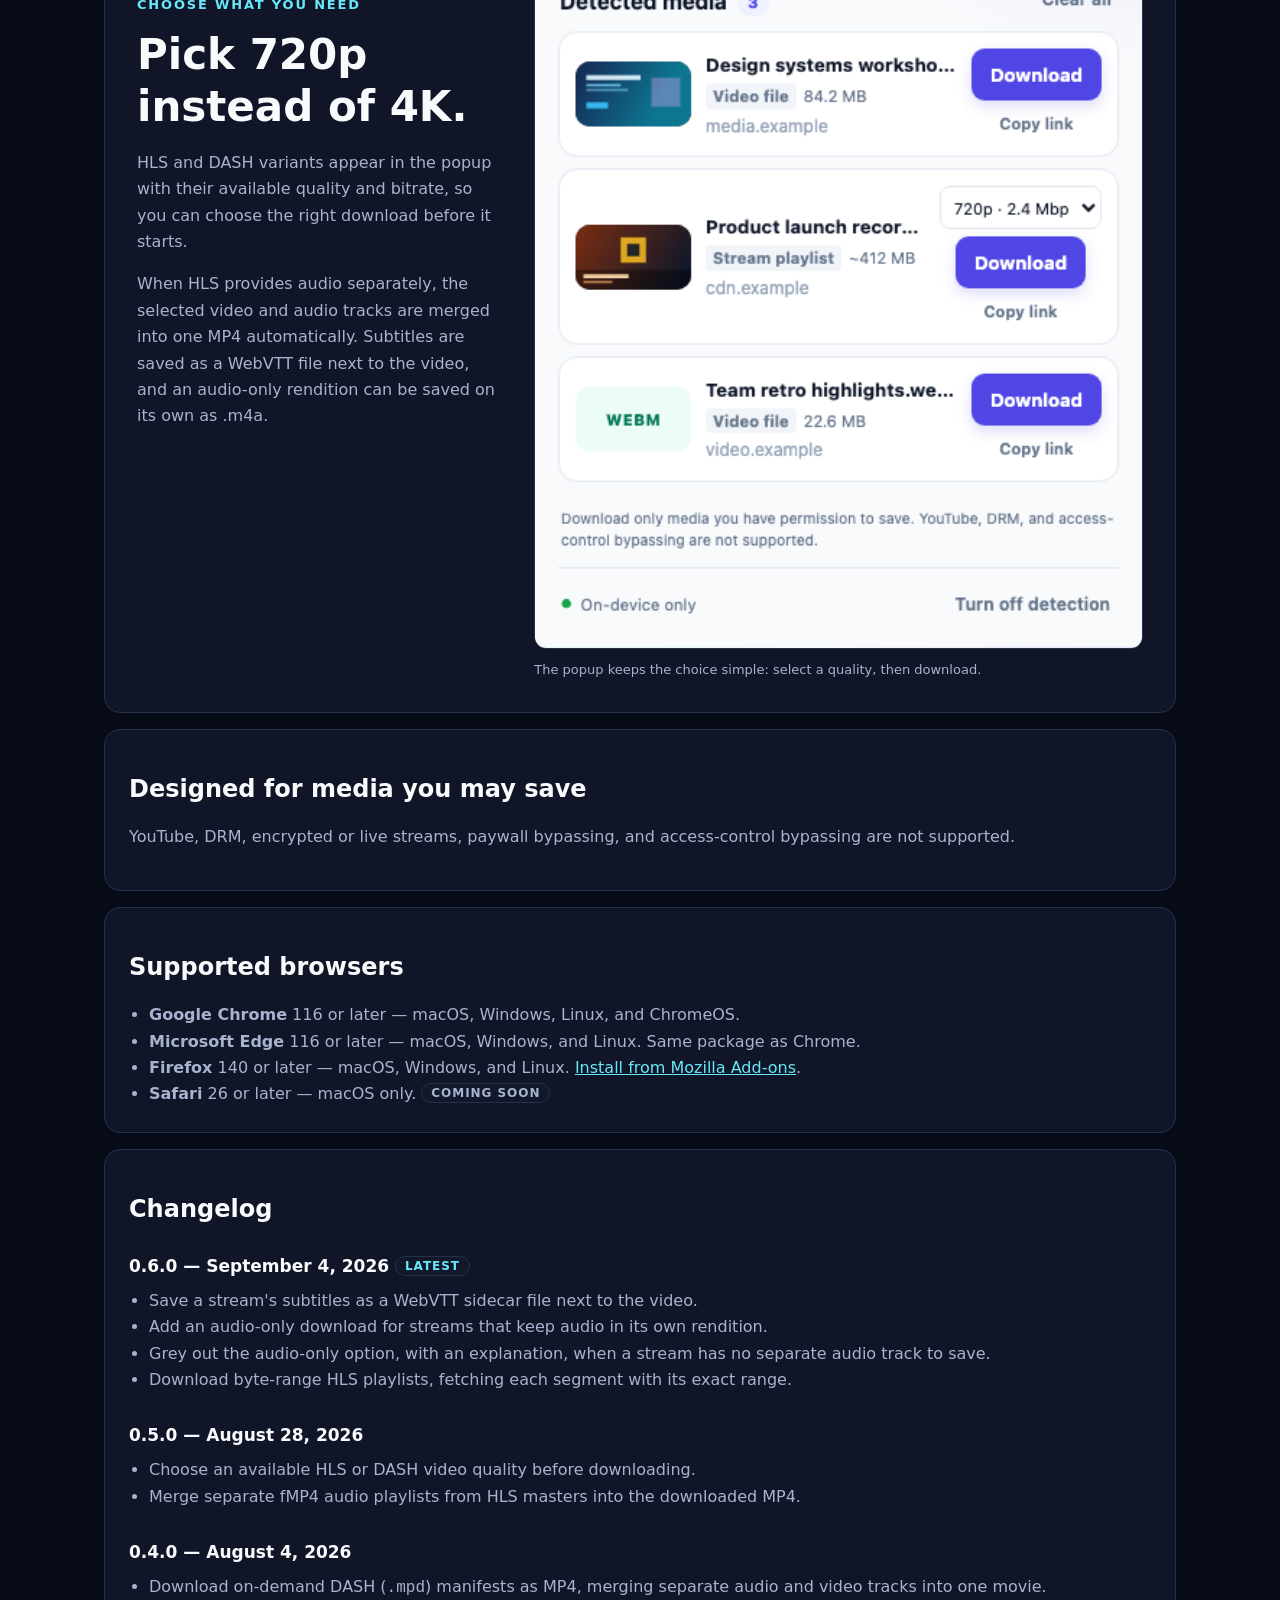
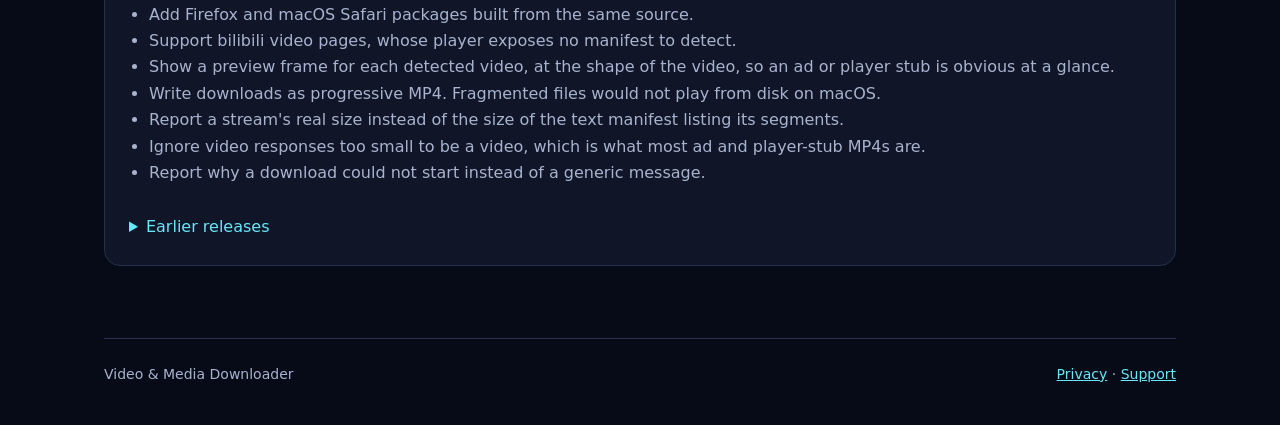
==== commit b23a30d3: "Refresh release docs and rename the AMO source package" ====
--- a/docs/index.html
+++ b/docs/index.html
@@ -4,7 +4,7 @@
     <meta charset="utf-8">
     <meta name="viewport" content="width=device-width, initial-scale=1">
     <title>Video &amp; Media Downloader — Private Browser Video Downloader</title>
-    <meta name="description" content="Download supported direct video files and unencrypted HLS and DASH streams with a private, on-device extension for Chrome, Microsoft Edge, Firefox, and Safari.">
+    <meta name="description" content="Download supported direct video files and unencrypted HLS and DASH streams with quality choice, subtitles, and audio-only output — a private, on-device extension for Chrome, Microsoft Edge, Firefox, and Safari.">
     <link rel="canonical" href="https://jxmtoma.github.io/downloadSwift/">
     <link rel="stylesheet" href="styles.css">
     <script src="site.js" defer></script>
@@ -21,7 +21,7 @@
       <section class="hero">
         <p class="eyebrow">Free, private, on-device browser extension</p>
         <h1>Save supported web video without tracking.</h1>
-        <p class="lede">Detect direct HTTPS video files and compatible unencrypted HLS and DASH streams, then save them locally with progress and MP4 output.</p>
+        <p class="lede">Detect direct HTTPS video files and compatible unencrypted HLS and DASH streams, then save them locally with quality choice, subtitle sidecars, audio-only output, and MP4 progress.</p>
         <div id="install" class="actions">
           <a class="button primary" href="https://chromewebstore.google.com/detail/downloadswift/dkbifgckbphgghkpgapmcekpogeppenm">
             <svg viewBox="0 0 24 24" aria-hidden="true"><path d="M12 0C8.21 0 4.831 1.757 2.632 4.501l3.953 6.848A5.454 5.454 0 0 1 12 6.545h10.691A12 12 0 0 0 12 0zM1.931 5.47A11.943 11.943 0 0 0 0 12c0 6.012 4.42 10.991 10.189 11.864l3.953-6.847a5.45 5.45 0 0 1-6.865-2.29zm13.342 2.166a5.446 5.446 0 0 1 1.45 7.09l.002.001h-.002l-5.344 9.257c.206.01.413.016.621.016 6.627 0 12-5.373 12-12 0-1.54-.29-3.011-.818-4.364zM12 16.364a4.364 4.364 0 1 1 0-8.728 4.364 4.364 0 0 1 0 8.728Z"/></svg>
@@ -36,7 +36,7 @@
             Install for Firefox
           </a>
         </div>
-        <p class="meta">Free · Version 0.5.0 · Released August 28, 2026 · <a href="#changelog">See what changed</a></p>
+        <p class="meta">Free · Version 0.6.0 · Released September 4, 2026 · <a href="#changelog">See what changed</a></p>
       </section>
 
       <section class="grid" aria-label="Features">
@@ -71,7 +71,7 @@
           <p class="eyebrow">Choose what you need</p>
           <h2 id="quality-title">Pick 720p instead of 4K.</h2>
           <p>HLS and DASH variants appear in the popup with their available quality and bitrate, so you can choose the right download before it starts.</p>
-          <p>When HLS provides audio separately, the selected video and audio tracks are merged into one MP4 automatically.</p>
+          <p>When HLS provides audio separately, the selected video and audio tracks are merged into one MP4 automatically. Subtitles are saved as a WebVTT file next to the video, and an audio-only rendition can be saved on its own as .m4a.</p>
         </div>
         <figure>
           <img src="screenshot-quality.png" alt="Video &amp; Media Downloader popup showing a 720p quality picker for an HLS stream">
@@ -97,7 +97,15 @@
       <section class="notice" id="changelog">
         <h2>Changelog</h2>
 
-        <h3>0.5.0 — August 28, 2026 <span class="tag">latest</span></h3>
+        <h3>0.6.0 — September 4, 2026 <span class="tag">latest</span></h3>
+        <ul>
+          <li>Save a stream's subtitles as a WebVTT sidecar file next to the video.</li>
+          <li>Add an audio-only download for streams that keep audio in its own rendition.</li>
+          <li>Grey out the audio-only option, with an explanation, when a stream has no separate audio track to save.</li>
+          <li>Download byte-range HLS playlists, fetching each segment with its exact range.</li>
+        </ul>
+
+        <h3>0.5.0 — August 28, 2026</h3>
         <ul>
           <li>Choose an available HLS or DASH video quality before downloading.</li>
           <li>Merge separate fMP4 audio playlists from HLS masters into the downloaded MP4.</li>
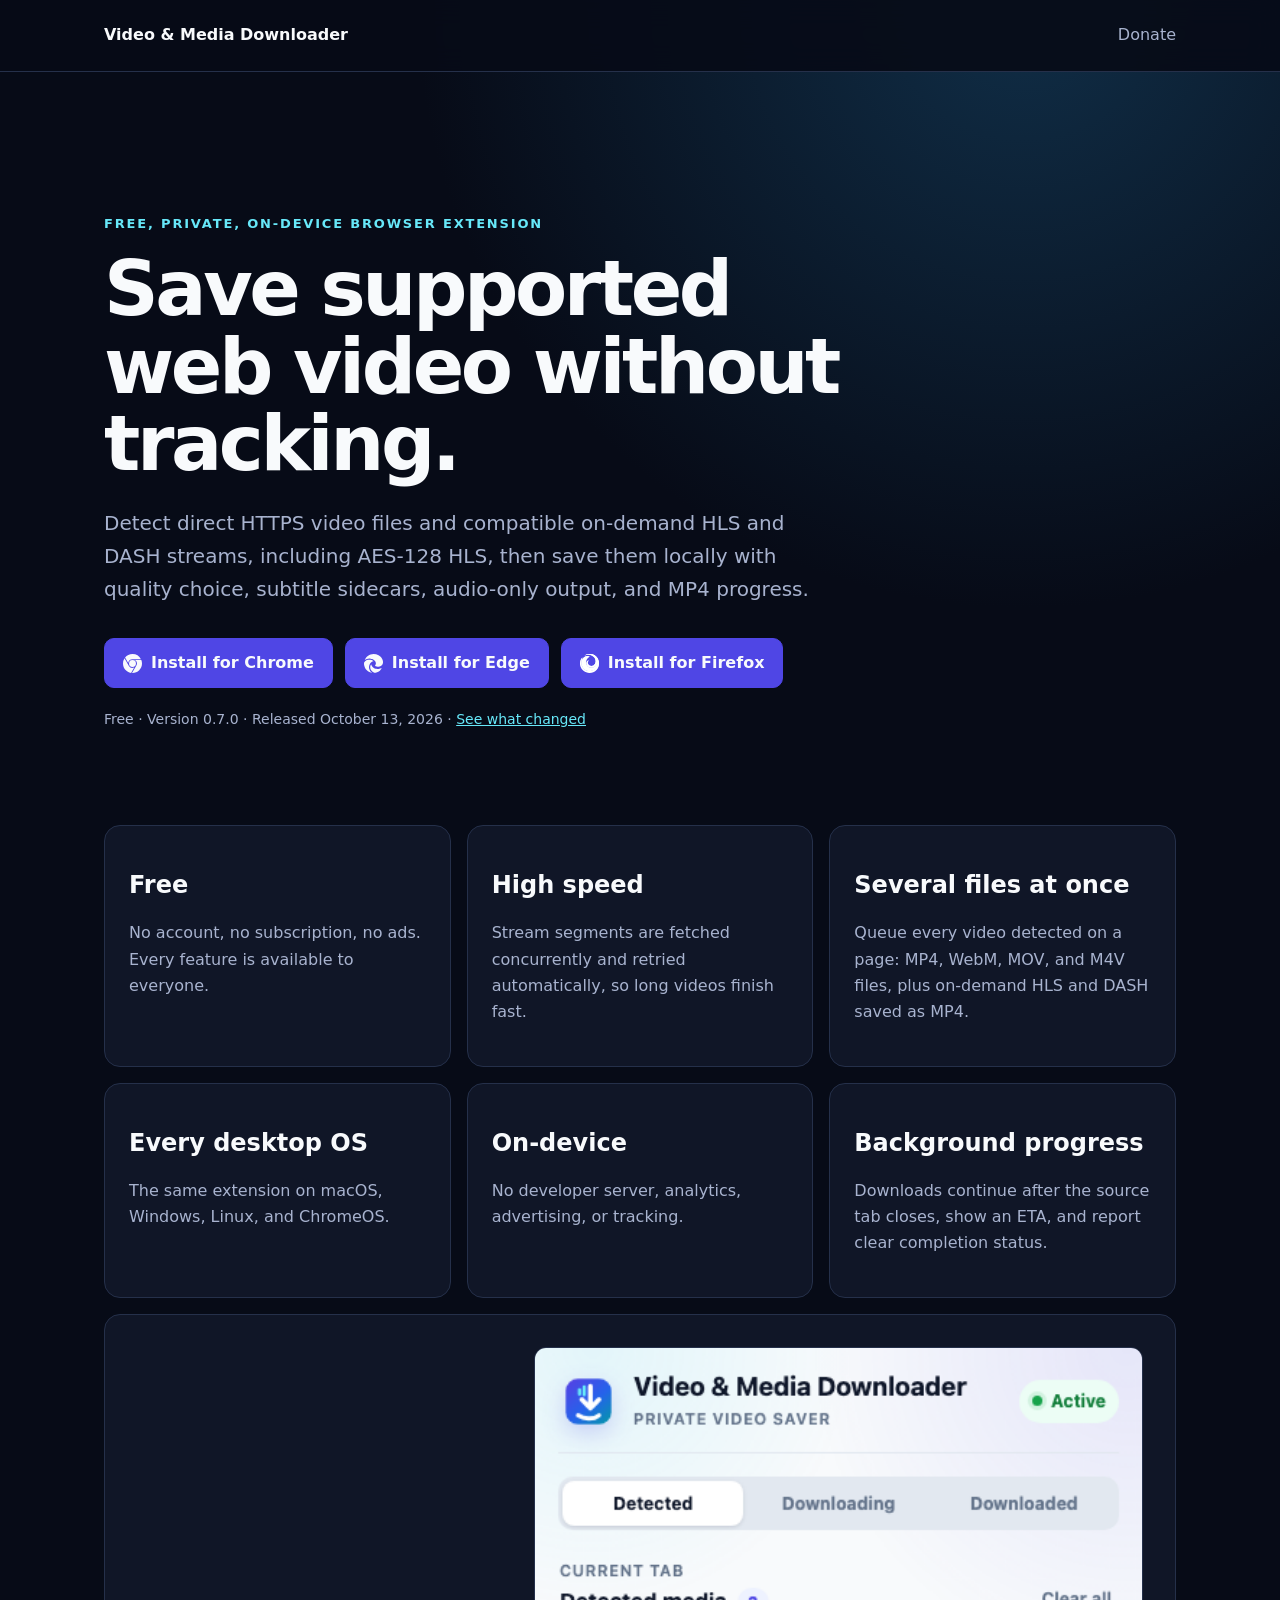
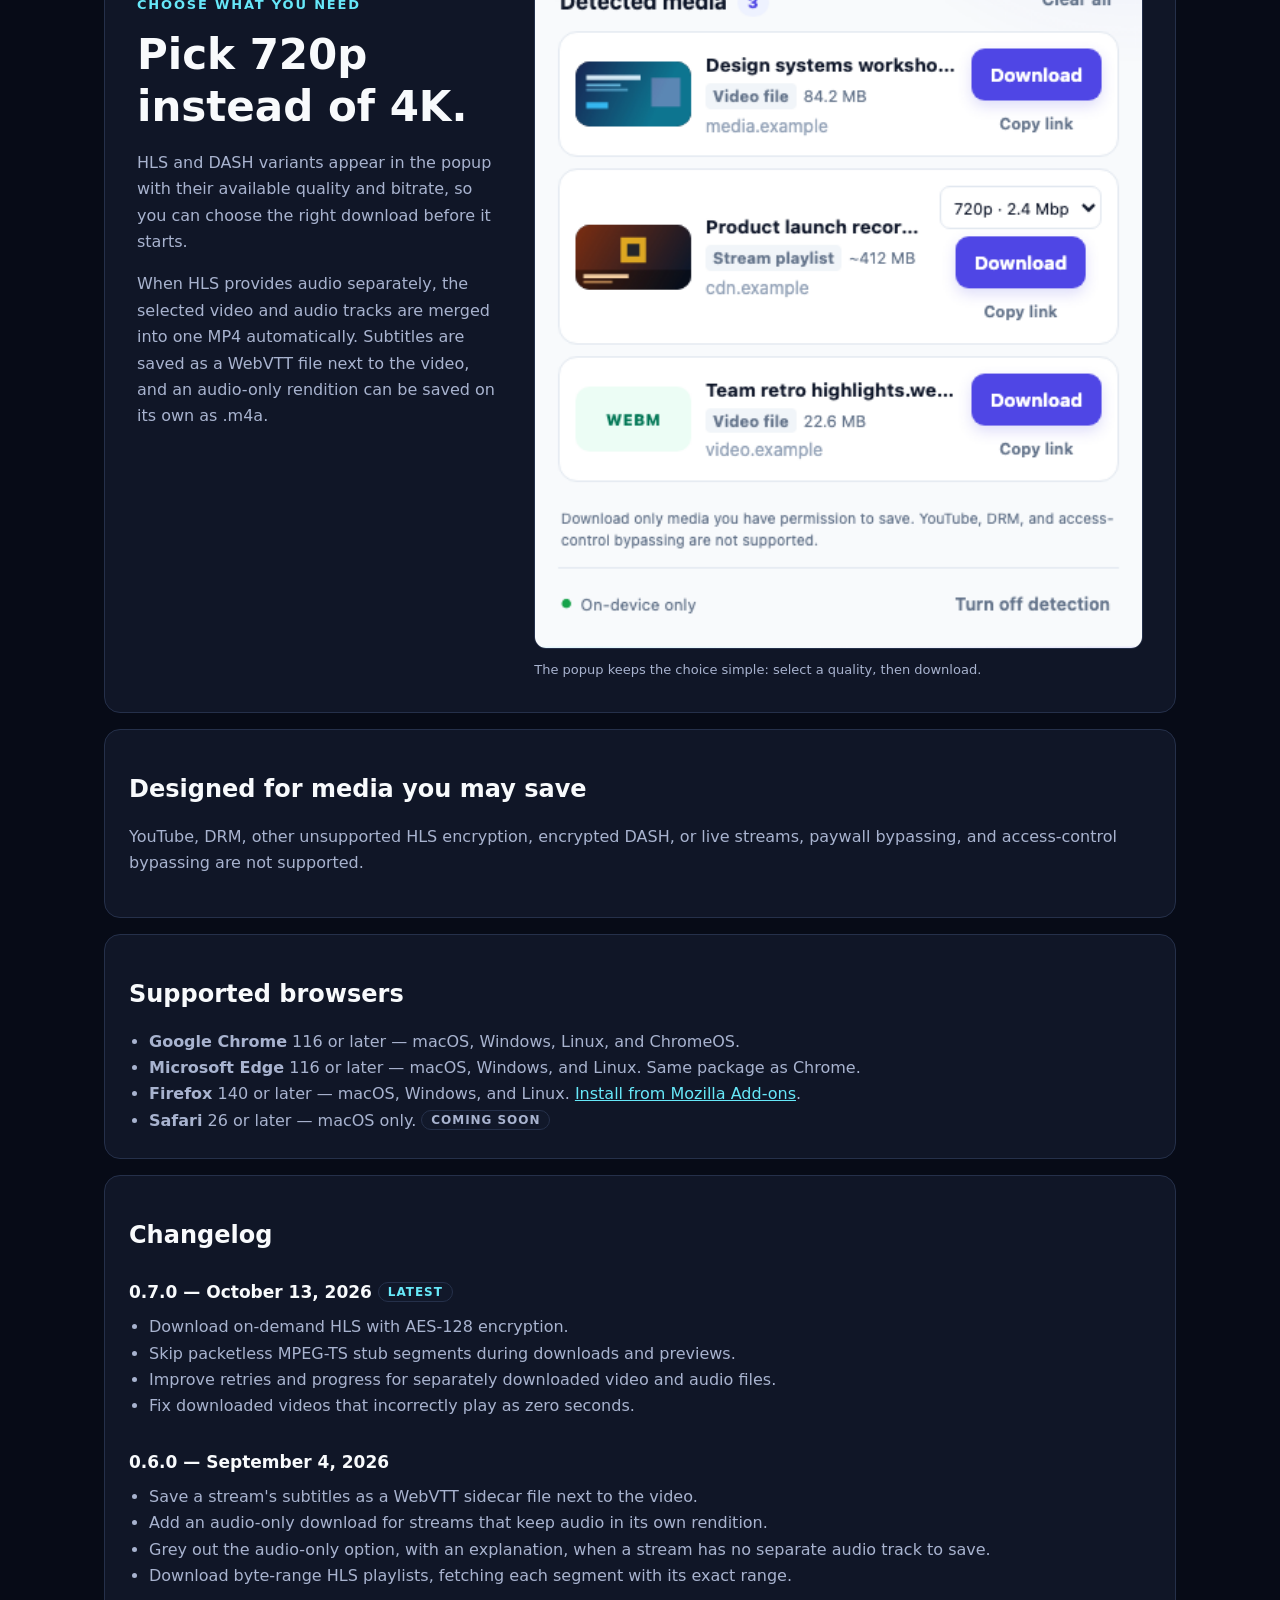
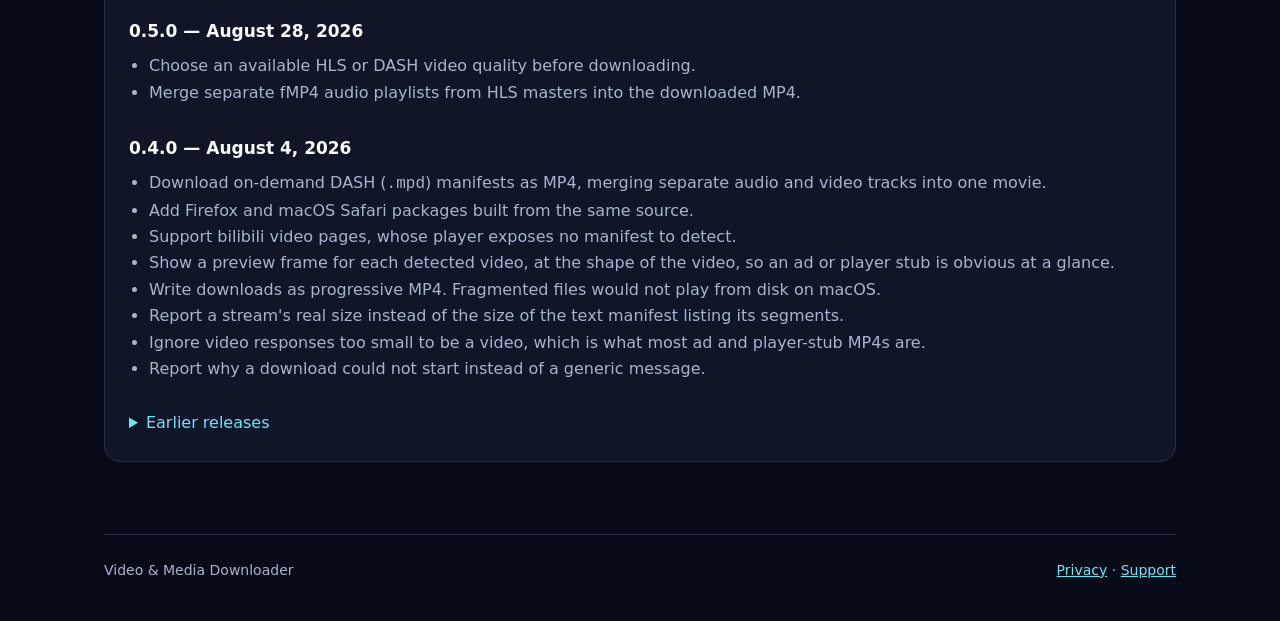
==== commit b4438448: "Release 0.7.0 with AES-128 HLS and download reliability fixes" ====
--- a/docs/index.html
+++ b/docs/index.html
@@ -4,7 +4,7 @@
     <meta charset="utf-8">
     <meta name="viewport" content="width=device-width, initial-scale=1">
     <title>Video &amp; Media Downloader — Private Browser Video Downloader</title>
-    <meta name="description" content="Download supported direct video files and unencrypted HLS and DASH streams with quality choice, subtitles, and audio-only output — a private, on-device extension for Chrome, Microsoft Edge, Firefox, and Safari.">
+    <meta name="description" content="Download supported direct video files, compatible HLS including AES-128, and DASH streams with quality choice, subtitles, and audio-only output — a private, on-device extension for Chrome, Microsoft Edge, Firefox, and Safari.">
     <link rel="canonical" href="https://jxmtoma.github.io/downloadSwift/">
     <link rel="stylesheet" href="styles.css">
     <script src="site.js" defer></script>
@@ -21,7 +21,7 @@
       <section class="hero">
         <p class="eyebrow">Free, private, on-device browser extension</p>
         <h1>Save supported web video without tracking.</h1>
-        <p class="lede">Detect direct HTTPS video files and compatible unencrypted HLS and DASH streams, then save them locally with quality choice, subtitle sidecars, audio-only output, and MP4 progress.</p>
+        <p class="lede">Detect direct HTTPS video files and compatible on-demand HLS and DASH streams, including AES-128 HLS, then save them locally with quality choice, subtitle sidecars, audio-only output, and MP4 progress.</p>
         <div id="install" class="actions">
           <a class="button primary" href="https://chromewebstore.google.com/detail/downloadswift/dkbifgckbphgghkpgapmcekpogeppenm">
             <svg viewBox="0 0 24 24" aria-hidden="true"><path d="M12 0C8.21 0 4.831 1.757 2.632 4.501l3.953 6.848A5.454 5.454 0 0 1 12 6.545h10.691A12 12 0 0 0 12 0zM1.931 5.47A11.943 11.943 0 0 0 0 12c0 6.012 4.42 10.991 10.189 11.864l3.953-6.847a5.45 5.45 0 0 1-6.865-2.29zm13.342 2.166a5.446 5.446 0 0 1 1.45 7.09l.002.001h-.002l-5.344 9.257c.206.01.413.016.621.016 6.627 0 12-5.373 12-12 0-1.54-.29-3.011-.818-4.364zM12 16.364a4.364 4.364 0 1 1 0-8.728 4.364 4.364 0 0 1 0 8.728Z"/></svg>
@@ -36,7 +36,7 @@
             Install for Firefox
           </a>
         </div>
-        <p class="meta">Free · Version 0.6.0 · Released September 4, 2026 · <a href="#changelog">See what changed</a></p>
+        <p class="meta">Free · Version 0.7.0 · Released October 13, 2026 · <a href="#changelog">See what changed</a></p>
       </section>
 
       <section class="grid" aria-label="Features">
@@ -81,7 +81,7 @@
 
       <section class="notice">
         <h2>Designed for media you may save</h2>
-        <p>YouTube, DRM, encrypted or live streams, paywall bypassing, and access-control bypassing are not supported.</p>
+        <p>YouTube, DRM, other unsupported HLS encryption, encrypted DASH, or live streams, paywall bypassing, and access-control bypassing are not supported.</p>
       </section>
 
       <section class="notice" id="browsers">
@@ -97,7 +97,15 @@
       <section class="notice" id="changelog">
         <h2>Changelog</h2>
 
-        <h3>0.6.0 — September 4, 2026 <span class="tag">latest</span></h3>
+        <h3>0.7.0 — October 13, 2026 <span class="tag">latest</span></h3>
+        <ul>
+          <li>Download on-demand HLS with AES-128 encryption.</li>
+          <li>Skip packetless MPEG-TS stub segments during downloads and previews.</li>
+          <li>Improve retries and progress for separately downloaded video and audio files.</li>
+          <li>Fix downloaded videos that incorrectly play as zero seconds.</li>
+        </ul>
+
+        <h3>0.6.0 — September 4, 2026</h3>
         <ul>
           <li>Save a stream's subtitles as a WebVTT sidecar file next to the video.</li>
           <li>Add an audio-only download for streams that keep audio in its own rendition.</li>
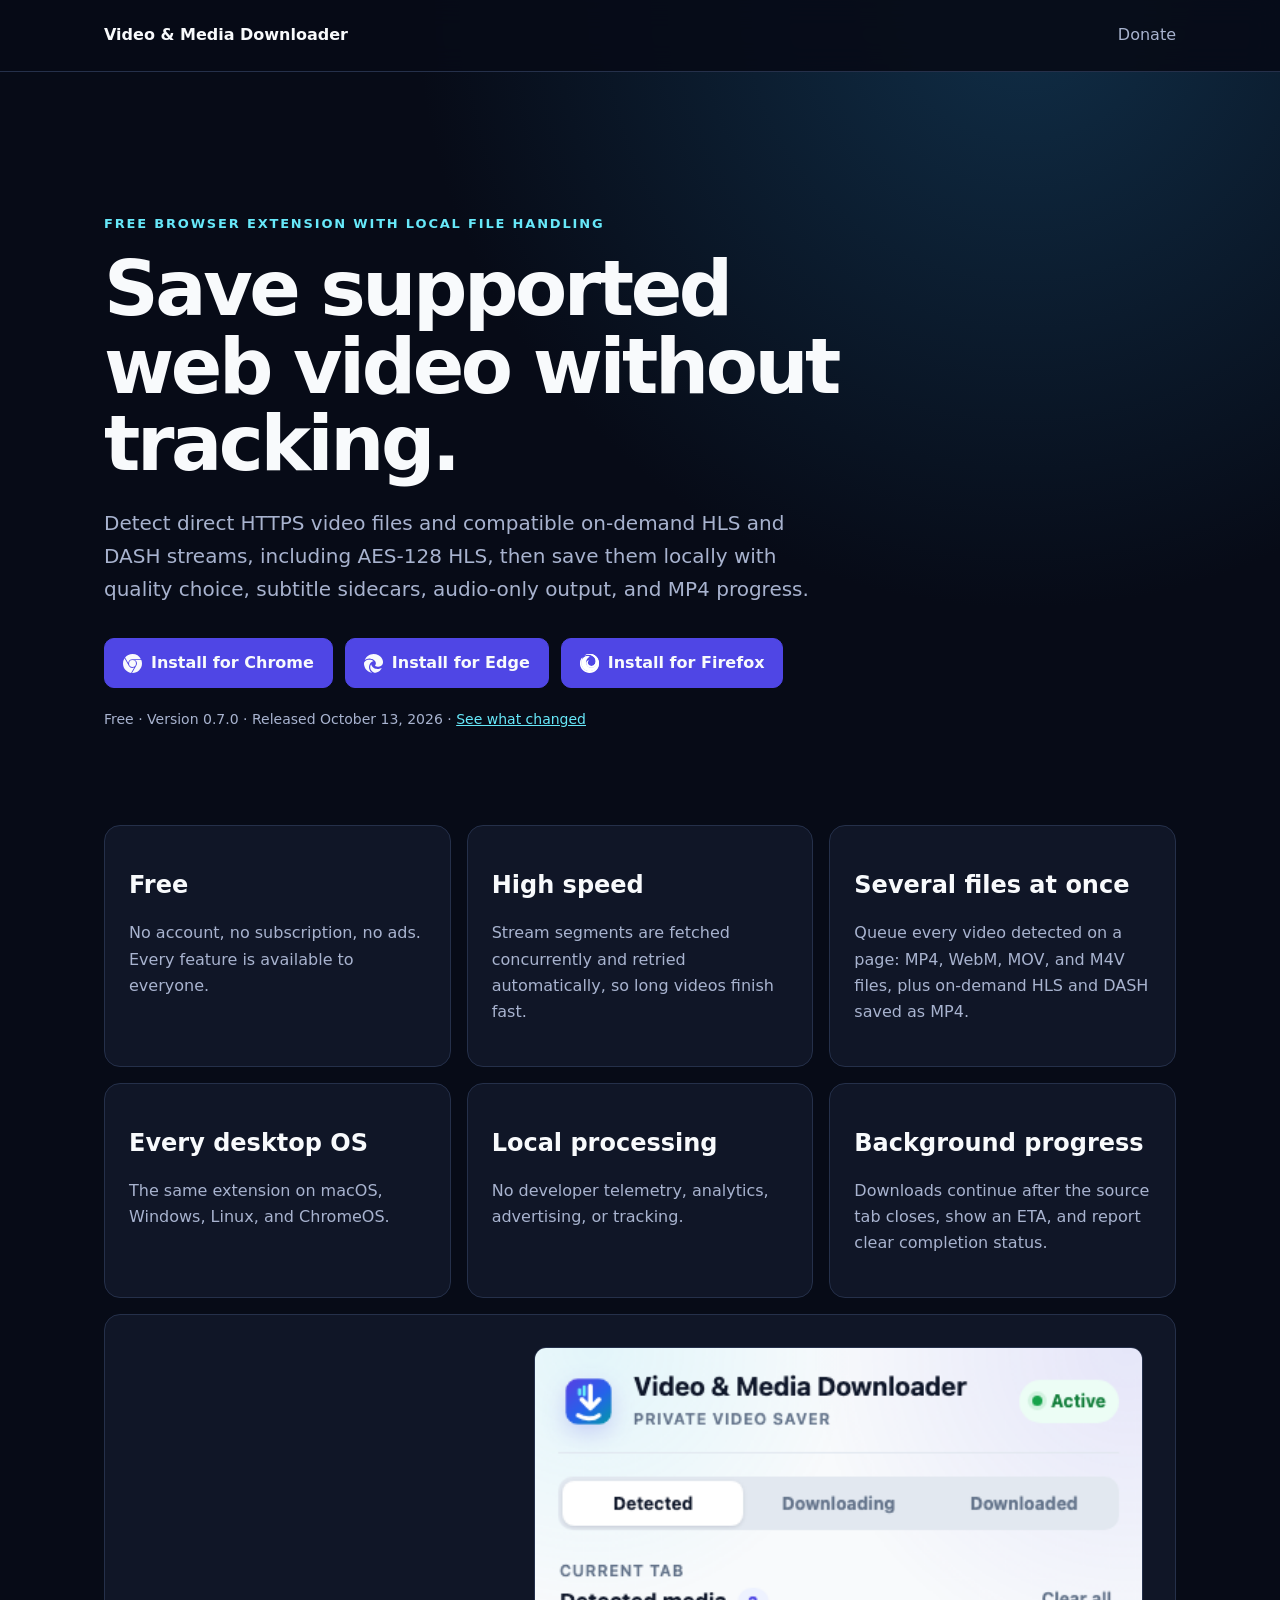
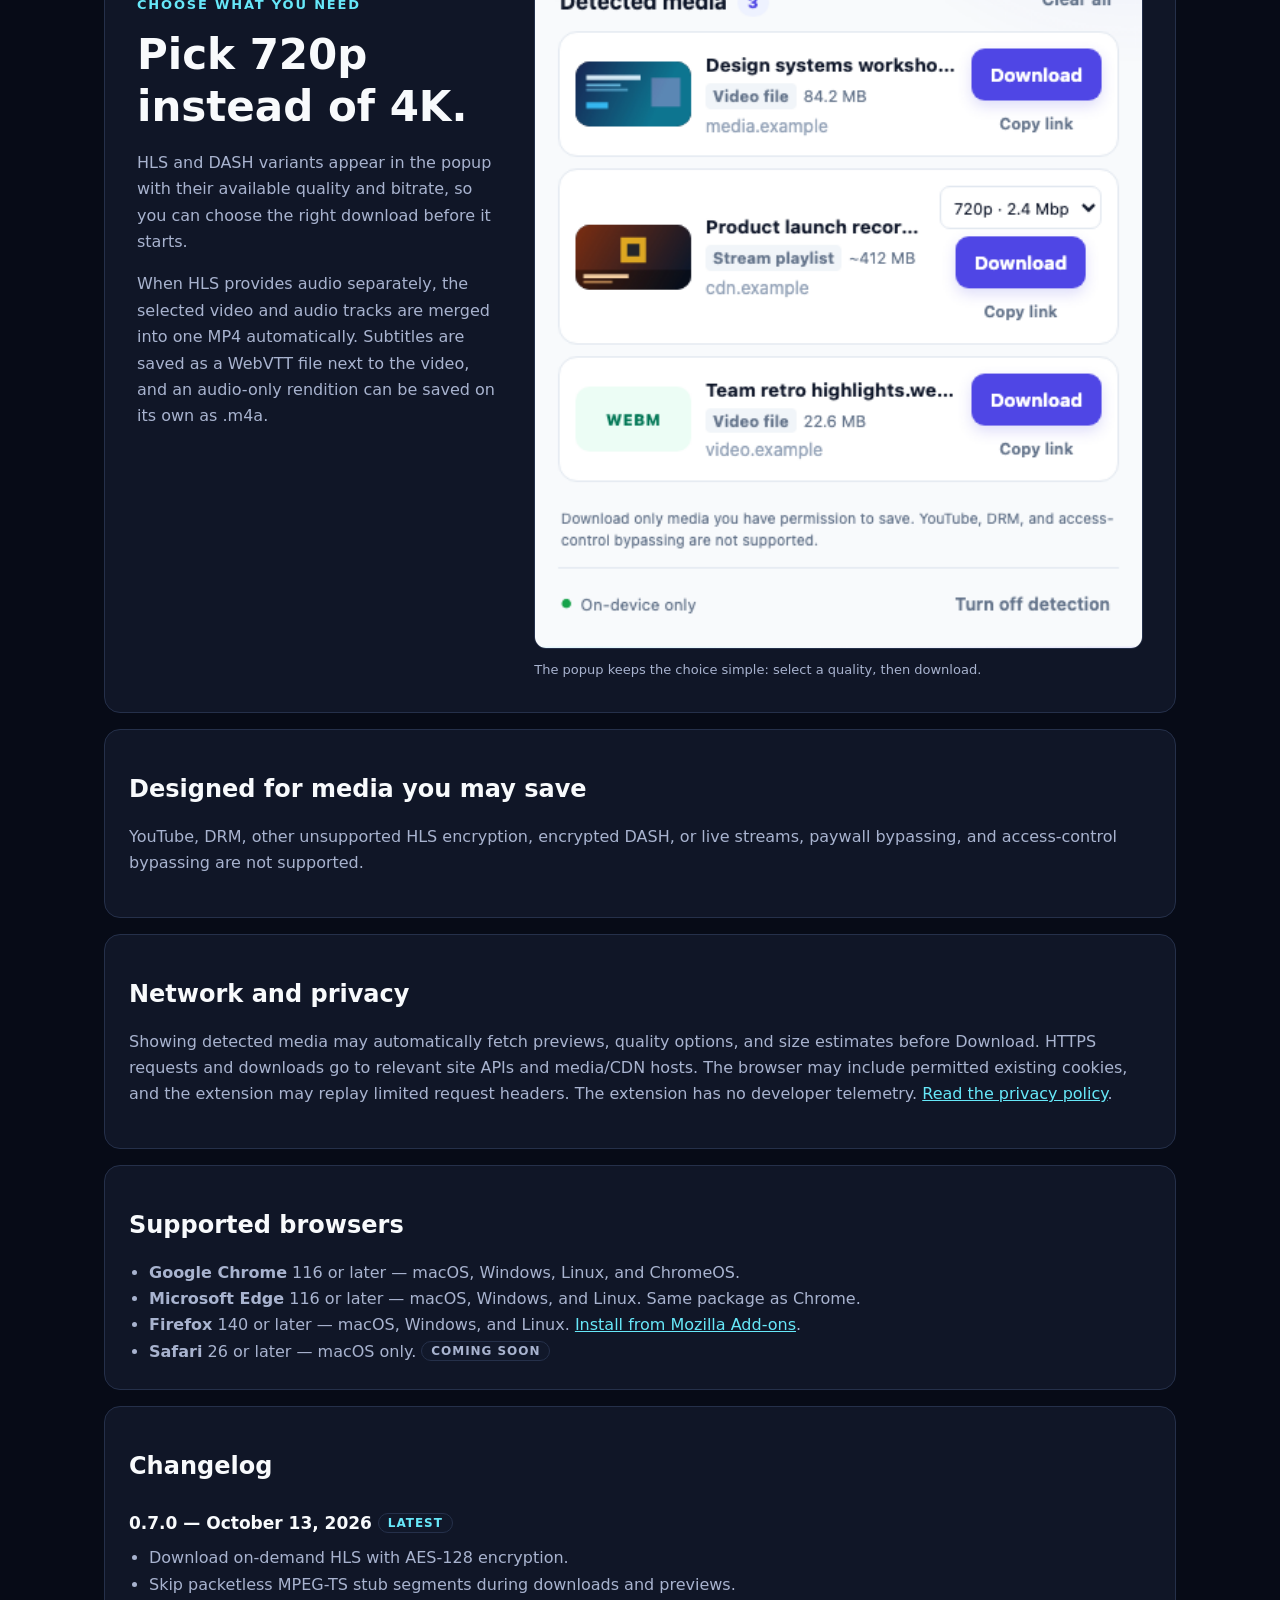
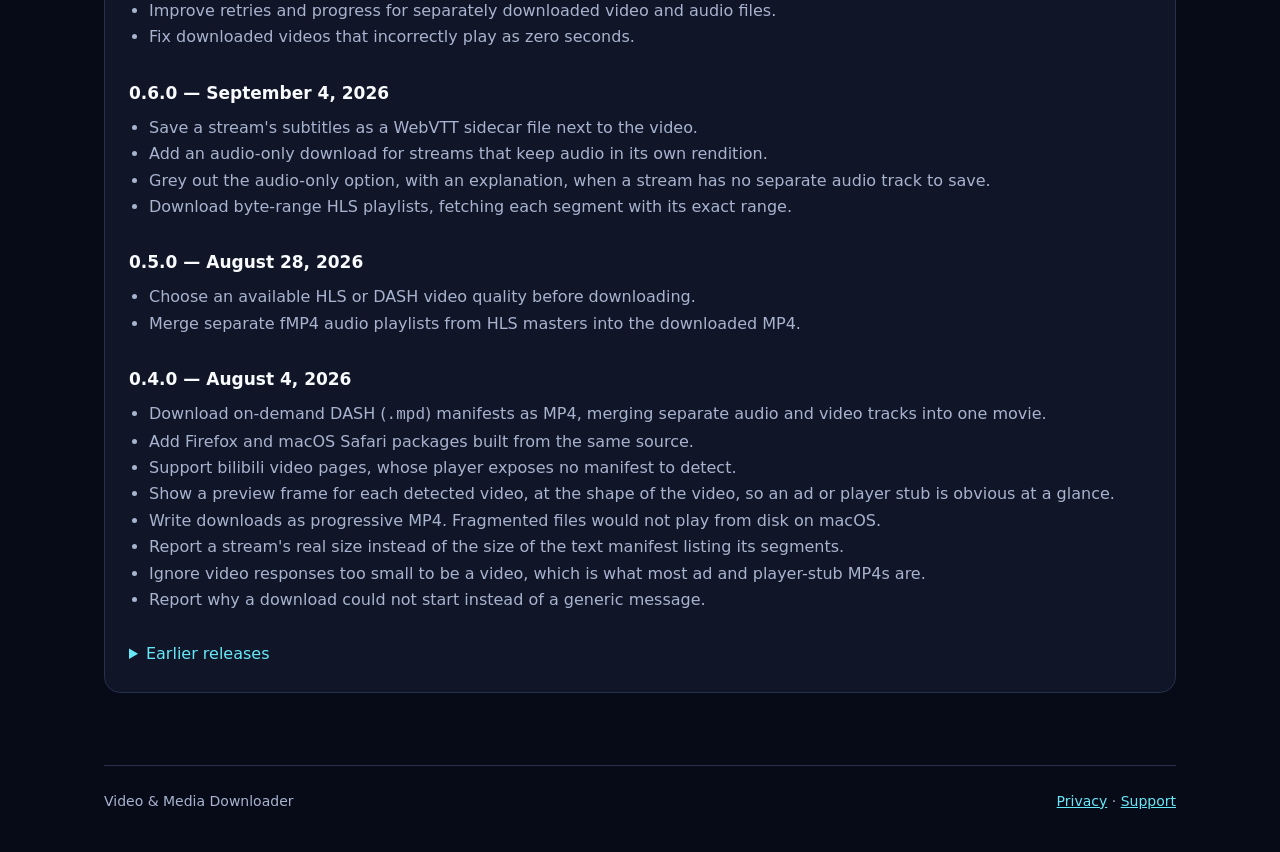
==== commit e4aba2f8: "Clarify media request disclosures and source build instructions" ====
--- a/docs/index.html
+++ b/docs/index.html
@@ -4,7 +4,7 @@
     <meta charset="utf-8">
     <meta name="viewport" content="width=device-width, initial-scale=1">
     <title>Video &amp; Media Downloader — Private Browser Video Downloader</title>
-    <meta name="description" content="Download supported direct video files, compatible HLS including AES-128, and DASH streams with quality choice, subtitles, and audio-only output — a private, on-device extension for Chrome, Microsoft Edge, Firefox, and Safari.">
+    <meta name="description" content="Download supported direct video files, compatible HLS including AES-128, and DASH streams with quality choice, subtitles, and audio-only output for Chrome, Microsoft Edge, Firefox, and Safari. No developer telemetry.">
     <link rel="canonical" href="https://jxmtoma.github.io/downloadSwift/">
     <link rel="stylesheet" href="styles.css">
     <script src="site.js" defer></script>
@@ -19,7 +19,7 @@
 
     <main>
       <section class="hero">
-        <p class="eyebrow">Free, private, on-device browser extension</p>
+        <p class="eyebrow">Free browser extension with local file handling</p>
         <h1>Save supported web video without tracking.</h1>
         <p class="lede">Detect direct HTTPS video files and compatible on-demand HLS and DASH streams, including AES-128 HLS, then save them locally with quality choice, subtitle sidecars, audio-only output, and MP4 progress.</p>
         <div id="install" class="actions">
@@ -57,8 +57,8 @@
           <p>The same extension on macOS, Windows, Linux, and ChromeOS.</p>
         </article>
         <article>
-          <h2>On-device</h2>
-          <p>No developer server, analytics, advertising, or tracking.</p>
+          <h2>Local processing</h2>
+          <p>No developer telemetry, analytics, advertising, or tracking.</p>
         </article>
         <article>
           <h2>Background progress</h2>
@@ -84,6 +84,11 @@
         <p>YouTube, DRM, other unsupported HLS encryption, encrypted DASH, or live streams, paywall bypassing, and access-control bypassing are not supported.</p>
       </section>
 
+      <section class="notice">
+        <h2>Network and privacy</h2>
+        <p>Showing detected media may automatically fetch previews, quality options, and size estimates before Download. HTTPS requests and downloads go to relevant site APIs and media/CDN hosts. The browser may include permitted existing cookies, and the extension may replay limited request headers. The extension has no developer telemetry. <a href="privacy/">Read the privacy policy</a>.</p>
+      </section>
+
       <section class="notice" id="browsers">
         <h2>Supported browsers</h2>
         <ul>
@@ -158,7 +163,7 @@
             <li>Fetch stream segments concurrently, which noticeably shortens long streams.</li>
             <li>Report stream progress on percentage changes, keeping the popup responsive on streams with many segments.</li>
             <li>Start direct downloads whose URLs carry long signing tokens.</li>
-            <li>Apply the temporary header rule only to the extension's own requests.</li>
+            <li>Narrow temporary header rules to direct media URLs and stream hosts.</li>
           </ul>
 
           <h3>0.2.1 — July 31, 2026</h3>
